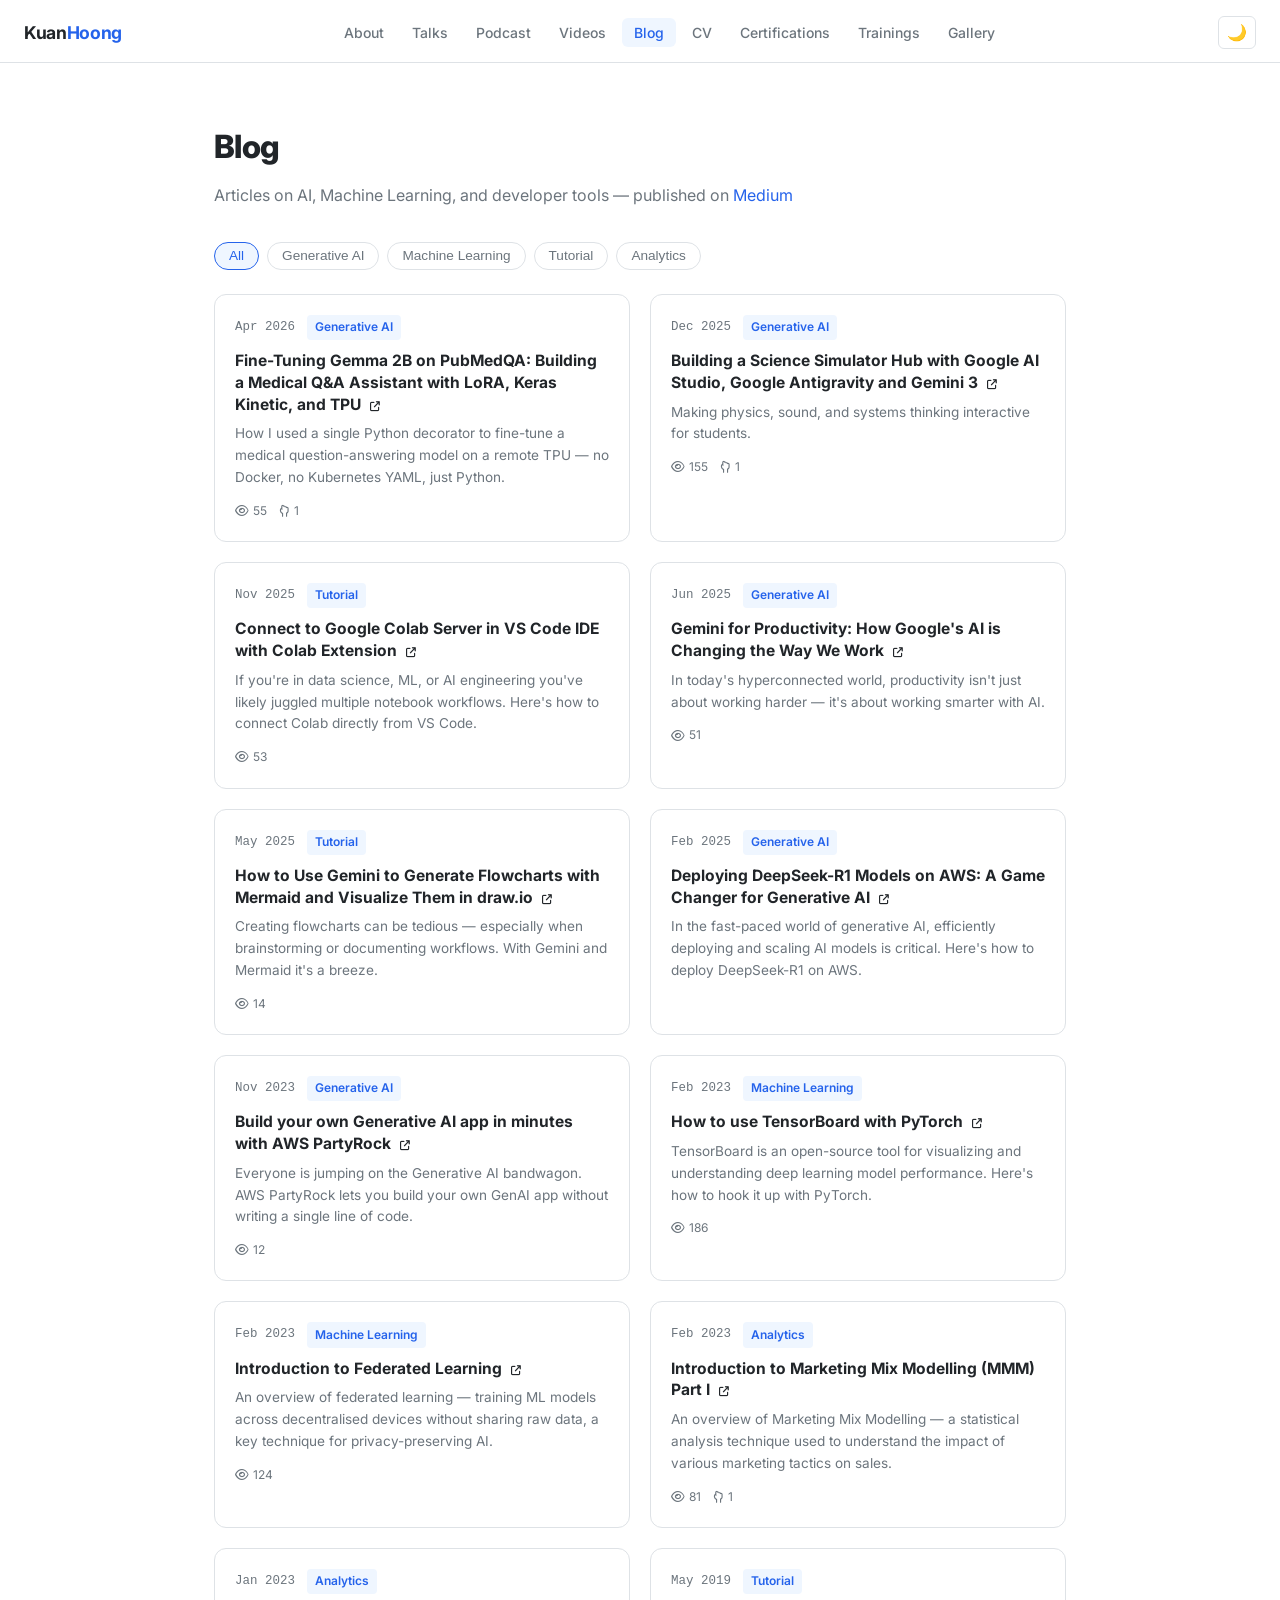
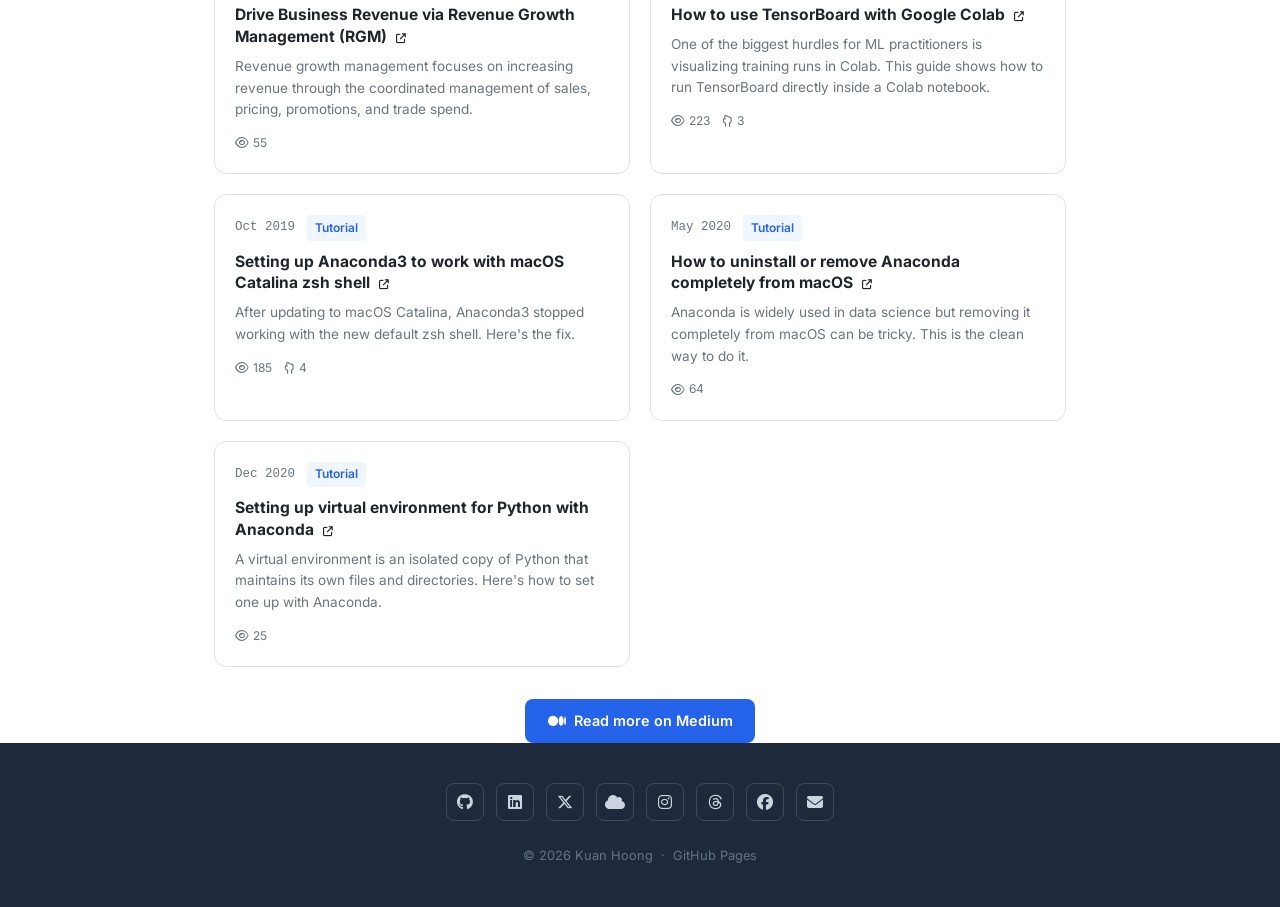
==== blog.html @ edc295db "Update social links and community role title - Change AWS UG AI/ML KL role from Founder to UG Leader" ====
<!DOCTYPE html>
<html lang="en">
<head>
  <meta charset="UTF-8" />
  <meta name="viewport" content="width=device-width, initial-scale=1.0" />
  <title>Blog — Kuan Hoong</title>
  <meta name="description" content="Articles by Kuan Hoong on AI, Machine Learning, LLMs, and cloud technologies." />
  <link rel="icon" href="https://github.com/kuanhoong.png" />
  <link rel="preconnect" href="https://fonts.googleapis.com" />
  <link rel="preconnect" href="https://fonts.gstatic.com" crossorigin />
  <link href="https://fonts.googleapis.com/css2?family=Inter:wght@400;500;600;700;800&family=JetBrains+Mono:wght@400;500&display=swap" rel="stylesheet" />
  <link rel="stylesheet" href="https://cdnjs.cloudflare.com/ajax/libs/font-awesome/6.5.0/css/all.min.css" />
  <link rel="stylesheet" href="assets/css/style.css" />
  <style>
    .blog-card-reads {
      font-size: 0.75rem; color: var(--text-muted);
      display: flex; align-items: center; gap: 0.75rem; margin-top: 0.75rem;
    }
    .blog-card-reads span { display: inline-flex; align-items: center; gap: 0.25rem; }
  </style>
</head>
<body>
  <div id="progress-bar"></div>

  <nav class="navbar">
    <a href="index.html" class="navbar-brand">Kuan<span>Hoong</span></a>
    <ul class="navbar-nav">
      <li><a href="index.html">About</a></li>
      <li><a href="talks.html">Talks</a></li>
      <li><a href="podcast.html">Podcast</a></li>
      <li><a href="videos.html">Videos</a></li>
      <li><a href="blog.html" class="active">Blog</a></li>
      <li><a href="cv.html">CV</a></li>
      <li><a href="certifications.html">Certifications</a></li>
      <li><a href="trainings.html">Trainings</a></li>
      <li><a href="gallery.html">Gallery</a></li>
    </ul>
    <div class="navbar-controls">
      <button class="theme-toggle" id="theme-toggle" aria-label="Toggle theme"><span id="theme-icon">🌙</span></button>
      <button class="hamburger" id="hamburger" aria-label="Menu">☰</button>
    </div>
  </nav>
  <div class="mobile-menu" id="mobile-menu">
    <ul>
      <li><a href="index.html">About</a></li>
      <li><a href="talks.html">Talks</a></li>
      <li><a href="podcast.html">Podcast</a></li>
      <li><a href="videos.html">Videos</a></li>
      <li><a href="blog.html">Blog</a></li>
      <li><a href="cv.html">CV</a></li>
      <li><a href="certifications.html">Certifications</a></li>
      <li><a href="trainings.html">Trainings</a></li>
      <li><a href="gallery.html">Gallery</a></li>
    </ul>
  </div>

  <main>
    <div class="container">
      <div class="page-header">
        <h1>Blog</h1>
        <p>Articles on AI, Machine Learning, and developer tools &mdash; published on
          <a href="https://medium.com/@kuanhoong" target="_blank" rel="noopener">Medium</a>
        </p>
      </div>

      <div data-filter-group>
        <div class="filter-tabs">
          <button class="filter-tab active" data-filter="all">All</button>
          <button class="filter-tab" data-filter="genai">Generative AI</button>
          <button class="filter-tab" data-filter="ml">Machine Learning</button>
          <button class="filter-tab" data-filter="tutorial">Tutorial</button>
          <button class="filter-tab" data-filter="analytics">Analytics</button>
        </div>

        <div class="blog-grid">

          <!-- Fine-Tuning Gemma 2B -->
          <div class="blog-card" data-category="genai">
            <div class="blog-card-body">
              <div class="blog-card-meta">
                <span class="blog-date">Apr 2026</span>
                <span class="blog-category">Generative AI</span>
              </div>
              <h3><a href="https://medium.com/@kuanhoong" target="_blank" rel="noopener">
                Fine-Tuning Gemma 2B on PubMedQA: Building a Medical Q&amp;A Assistant with LoRA, Keras Kinetic, and TPU
                <i class="fa-solid fa-arrow-up-right-from-square" style="font-size:0.65rem; margin-left:0.3rem;"></i>
              </a></h3>
              <p>How I used a single Python decorator to fine-tune a medical question-answering model on a remote TPU — no Docker, no Kubernetes YAML, just Python.</p>
              <div class="blog-card-reads">
                <span><i class="fa-regular fa-eye"></i> 55</span>
                <span><i class="fa-regular fa-hand-back-fist"></i> 1</span>
              </div>
            </div>
          </div>

          <!-- Science Simulator Hub -->
          <div class="blog-card" data-category="genai">
            <div class="blog-card-body">
              <div class="blog-card-meta">
                <span class="blog-date">Dec 2025</span>
                <span class="blog-category">Generative AI</span>
              </div>
              <h3><a href="https://medium.com/@kuanhoong" target="_blank" rel="noopener">
                Building a Science Simulator Hub with Google AI Studio, Google Antigravity and Gemini 3
                <i class="fa-solid fa-arrow-up-right-from-square" style="font-size:0.65rem; margin-left:0.3rem;"></i>
              </a></h3>
              <p>Making physics, sound, and systems thinking interactive for students.</p>
              <div class="blog-card-reads">
                <span><i class="fa-regular fa-eye"></i> 155</span>
                <span><i class="fa-regular fa-hand-back-fist"></i> 1</span>
              </div>
            </div>
          </div>

          <!-- Colab in VS Code -->
          <div class="blog-card" data-category="tutorial">
            <div class="blog-card-body">
              <div class="blog-card-meta">
                <span class="blog-date">Nov 2025</span>
                <span class="blog-category">Tutorial</span>
              </div>
              <h3><a href="https://medium.com/@kuanhoong" target="_blank" rel="noopener">
                Connect to Google Colab Server in VS Code IDE with Colab Extension
                <i class="fa-solid fa-arrow-up-right-from-square" style="font-size:0.65rem; margin-left:0.3rem;"></i>
              </a></h3>
              <p>If you're in data science, ML, or AI engineering you've likely juggled multiple notebook workflows. Here's how to connect Colab directly from VS Code.</p>
              <div class="blog-card-reads">
                <span><i class="fa-regular fa-eye"></i> 53</span>
              </div>
            </div>
          </div>

          <!-- Gemini for Productivity -->
          <div class="blog-card" data-category="genai">
            <div class="blog-card-body">
              <div class="blog-card-meta">
                <span class="blog-date">Jun 2025</span>
                <span class="blog-category">Generative AI</span>
              </div>
              <h3><a href="https://medium.com/@kuanhoong" target="_blank" rel="noopener">
                Gemini for Productivity: How Google's AI is Changing the Way We Work
                <i class="fa-solid fa-arrow-up-right-from-square" style="font-size:0.65rem; margin-left:0.3rem;"></i>
              </a></h3>
              <p>In today's hyperconnected world, productivity isn't just about working harder — it's about working smarter with AI.</p>
              <div class="blog-card-reads">
                <span><i class="fa-regular fa-eye"></i> 51</span>
              </div>
            </div>
          </div>

          <!-- Mermaid Flowcharts -->
          <div class="blog-card" data-category="tutorial">
            <div class="blog-card-body">
              <div class="blog-card-meta">
                <span class="blog-date">May 2025</span>
                <span class="blog-category">Tutorial</span>
              </div>
              <h3><a href="https://medium.com/@kuanhoong" target="_blank" rel="noopener">
                How to Use Gemini to Generate Flowcharts with Mermaid and Visualize Them in draw.io
                <i class="fa-solid fa-arrow-up-right-from-square" style="font-size:0.65rem; margin-left:0.3rem;"></i>
              </a></h3>
              <p>Creating flowcharts can be tedious — especially when brainstorming or documenting workflows. With Gemini and Mermaid it's a breeze.</p>
              <div class="blog-card-reads">
                <span><i class="fa-regular fa-eye"></i> 14</span>
              </div>
            </div>
          </div>

          <!-- DeepSeek-R1 on AWS -->
          <div class="blog-card" data-category="genai">
            <div class="blog-card-body">
              <div class="blog-card-meta">
                <span class="blog-date">Feb 2025</span>
                <span class="blog-category">Generative AI</span>
              </div>
              <h3><a href="https://medium.com/@kuanhoong" target="_blank" rel="noopener">
                Deploying DeepSeek-R1 Models on AWS: A Game Changer for Generative AI
                <i class="fa-solid fa-arrow-up-right-from-square" style="font-size:0.65rem; margin-left:0.3rem;"></i>
              </a></h3>
              <p>In the fast-paced world of generative AI, efficiently deploying and scaling AI models is critical. Here's how to deploy DeepSeek-R1 on AWS.</p>
            </div>
          </div>

          <!-- AWS PartyRock -->
          <div class="blog-card" data-category="genai">
            <div class="blog-card-body">
              <div class="blog-card-meta">
                <span class="blog-date">Nov 2023</span>
                <span class="blog-category">Generative AI</span>
              </div>
              <h3><a href="https://medium.com/@kuanhoong" target="_blank" rel="noopener">
                Build your own Generative AI app in minutes with AWS PartyRock
                <i class="fa-solid fa-arrow-up-right-from-square" style="font-size:0.65rem; margin-left:0.3rem;"></i>
              </a></h3>
              <p>Everyone is jumping on the Generative AI bandwagon. AWS PartyRock lets you build your own GenAI app without writing a single line of code.</p>
              <div class="blog-card-reads">
                <span><i class="fa-regular fa-eye"></i> 12</span>
              </div>
            </div>
          </div>

          <!-- TensorBoard PyTorch -->
          <div class="blog-card" data-category="ml">
            <div class="blog-card-body">
              <div class="blog-card-meta">
                <span class="blog-date">Feb 2023</span>
                <span class="blog-category">Machine Learning</span>
              </div>
              <h3><a href="https://medium.com/@kuanhoong" target="_blank" rel="noopener">
                How to use TensorBoard with PyTorch
                <i class="fa-solid fa-arrow-up-right-from-square" style="font-size:0.65rem; margin-left:0.3rem;"></i>
              </a></h3>
              <p>TensorBoard is an open-source tool for visualizing and understanding deep learning model performance. Here's how to hook it up with PyTorch.</p>
              <div class="blog-card-reads">
                <span><i class="fa-regular fa-eye"></i> 186</span>
              </div>
            </div>
          </div>

          <!-- Federated Learning -->
          <div class="blog-card" data-category="ml">
            <div class="blog-card-body">
              <div class="blog-card-meta">
                <span class="blog-date">Feb 2023</span>
                <span class="blog-category">Machine Learning</span>
              </div>
              <h3><a href="https://medium.com/@kuanhoong" target="_blank" rel="noopener">
                Introduction to Federated Learning
                <i class="fa-solid fa-arrow-up-right-from-square" style="font-size:0.65rem; margin-left:0.3rem;"></i>
              </a></h3>
              <p>An overview of federated learning — training ML models across decentralised devices without sharing raw data, a key technique for privacy-preserving AI.</p>
              <div class="blog-card-reads">
                <span><i class="fa-regular fa-eye"></i> 124</span>
              </div>
            </div>
          </div>

          <!-- MMM -->
          <div class="blog-card" data-category="analytics">
            <div class="blog-card-body">
              <div class="blog-card-meta">
                <span class="blog-date">Feb 2023</span>
                <span class="blog-category">Analytics</span>
              </div>
              <h3><a href="https://medium.com/@kuanhoong" target="_blank" rel="noopener">
                Introduction to Marketing Mix Modelling (MMM) Part I
                <i class="fa-solid fa-arrow-up-right-from-square" style="font-size:0.65rem; margin-left:0.3rem;"></i>
              </a></h3>
              <p>An overview of Marketing Mix Modelling — a statistical analysis technique used to understand the impact of various marketing tactics on sales.</p>
              <div class="blog-card-reads">
                <span><i class="fa-regular fa-eye"></i> 81</span>
                <span><i class="fa-regular fa-hand-back-fist"></i> 1</span>
              </div>
            </div>
          </div>

          <!-- RGM -->
          <div class="blog-card" data-category="analytics">
            <div class="blog-card-body">
              <div class="blog-card-meta">
                <span class="blog-date">Jan 2023</span>
                <span class="blog-category">Analytics</span>
              </div>
              <h3><a href="https://medium.com/@kuanhoong" target="_blank" rel="noopener">
                Drive Business Revenue via Revenue Growth Management (RGM)
                <i class="fa-solid fa-arrow-up-right-from-square" style="font-size:0.65rem; margin-left:0.3rem;"></i>
              </a></h3>
              <p>Revenue growth management focuses on increasing revenue through the coordinated management of sales, pricing, promotions, and trade spend.</p>
              <div class="blog-card-reads">
                <span><i class="fa-regular fa-eye"></i> 55</span>
              </div>
            </div>
          </div>

          <!-- TensorBoard Colab -->
          <div class="blog-card" data-category="tutorial">
            <div class="blog-card-body">
              <div class="blog-card-meta">
                <span class="blog-date">May 2019</span>
                <span class="blog-category">Tutorial</span>
              </div>
              <h3><a href="https://medium.com/@kuanhoong" target="_blank" rel="noopener">
                How to use TensorBoard with Google Colab
                <i class="fa-solid fa-arrow-up-right-from-square" style="font-size:0.65rem; margin-left:0.3rem;"></i>
              </a></h3>
              <p>One of the biggest hurdles for ML practitioners is visualizing training runs in Colab. This guide shows how to run TensorBoard directly inside a Colab notebook.</p>
              <div class="blog-card-reads">
                <span><i class="fa-regular fa-eye"></i> 223</span>
                <span><i class="fa-regular fa-hand-back-fist"></i> 3</span>
              </div>
            </div>
          </div>

          <!-- Anaconda zsh -->
          <div class="blog-card" data-category="tutorial">
            <div class="blog-card-body">
              <div class="blog-card-meta">
                <span class="blog-date">Oct 2019</span>
                <span class="blog-category">Tutorial</span>
              </div>
              <h3><a href="https://medium.com/@kuanhoong" target="_blank" rel="noopener">
                Setting up Anaconda3 to work with macOS Catalina zsh shell
                <i class="fa-solid fa-arrow-up-right-from-square" style="font-size:0.65rem; margin-left:0.3rem;"></i>
              </a></h3>
              <p>After updating to macOS Catalina, Anaconda3 stopped working with the new default zsh shell. Here's the fix.</p>
              <div class="blog-card-reads">
                <span><i class="fa-regular fa-eye"></i> 185</span>
                <span><i class="fa-regular fa-hand-back-fist"></i> 4</span>
              </div>
            </div>
          </div>

          <!-- Uninstall Anaconda -->
          <div class="blog-card" data-category="tutorial">
            <div class="blog-card-body">
              <div class="blog-card-meta">
                <span class="blog-date">May 2020</span>
                <span class="blog-category">Tutorial</span>
              </div>
              <h3><a href="https://medium.com/@kuanhoong" target="_blank" rel="noopener">
                How to uninstall or remove Anaconda completely from macOS
                <i class="fa-solid fa-arrow-up-right-from-square" style="font-size:0.65rem; margin-left:0.3rem;"></i>
              </a></h3>
              <p>Anaconda is widely used in data science but removing it completely from macOS can be tricky. This is the clean way to do it.</p>
              <div class="blog-card-reads">
                <span><i class="fa-regular fa-eye"></i> 64</span>
              </div>
            </div>
          </div>

          <!-- Virtual Environment -->
          <div class="blog-card" data-category="tutorial">
            <div class="blog-card-body">
              <div class="blog-card-meta">
                <span class="blog-date">Dec 2020</span>
                <span class="blog-category">Tutorial</span>
              </div>
              <h3><a href="https://medium.com/@kuanhoong" target="_blank" rel="noopener">
                Setting up virtual environment for Python with Anaconda
                <i class="fa-solid fa-arrow-up-right-from-square" style="font-size:0.65rem; margin-left:0.3rem;"></i>
              </a></h3>
              <p>A virtual environment is an isolated copy of Python that maintains its own files and directories. Here's how to set one up with Anaconda.</p>
              <div class="blog-card-reads">
                <span><i class="fa-regular fa-eye"></i> 25</span>
              </div>
            </div>
          </div>

        </div>
      </div><!-- /filter-group -->

      <div style="margin-top:2rem; text-align:center;">
        <a href="https://medium.com/@kuanhoong" target="_blank" rel="noopener" class="btn">
          <i class="fa-brands fa-medium"></i> Read more on Medium
        </a>
      </div>
    </div>
  </main>

  <footer>
    <div class="footer-inner">
      <div class="footer-social">
        <a href="https://github.com/kuanhoong" target="_blank" rel="noopener" aria-label="GitHub"><i class="fa-brands fa-github"></i></a>
        <a href="https://linkedin.com/in/kuanhoong" target="_blank" rel="noopener" aria-label="LinkedIn"><i class="fa-brands fa-linkedin"></i></a>
        <a href="https://twitter.com/kuanhoong" target="_blank" rel="noopener" aria-label="Twitter/X"><i class="fa-brands fa-x-twitter"></i></a>
        <a href="https://bsky.app/profile/kuanhoong.bsky.social" target="_blank" rel="noopener" aria-label="Bluesky"><i class="fa-solid fa-cloud"></i></a>
        <a href="https://www.instagram.com/_kuanhoong_" target="_blank" rel="noopener" aria-label="Instagram"><i class="fa-brands fa-instagram"></i></a>
        <a href="https://www.threads.com/@_kuanhoong_" target="_blank" rel="noopener" aria-label="Threads"><i class="fa-brands fa-threads"></i></a>
        <a href="https://www.facebook.com/kuanhoong" target="_blank" rel="noopener" aria-label="Facebook"><i class="fa-brands fa-facebook"></i></a>
        <a href="mailto:kuanhoong@gmail.com" aria-label="Email"><i class="fa-solid fa-envelope"></i></a>
      </div>
      <div class="footer-copyright">&copy; 2026 Kuan Hoong &nbsp;·&nbsp; <a href="https://pages.github.com" target="_blank" rel="noopener">GitHub Pages</a></div>
    </div>
  </footer>

  <script src="assets/js/main.js"></script>
</body>
</html>
---- assets/css/style.css ----
/* ===== CSS Variables ===== */
:root {
  --bg-color: #ffffff;
  --bg-secondary: #f8f9fa;
  --text-color: #212529;
  --text-muted: #6c757d;
  --border-color: #dee2e6;
  --theme-color: #2563eb;
  --theme-color-hover: #1d4ed8;
  --card-bg: #ffffff;
  --card-shadow: 0 2px 12px rgba(0,0,0,0.08);
  --card-shadow-hover: 0 8px 24px rgba(0,0,0,0.14);
  --navbar-bg: rgba(255,255,255,0.95);
  --footer-bg: #1e293b;
  --footer-text: #cbd5e1;
  --code-bg: #f1f5f9;
  --tag-bg: #eff6ff;
  --tag-color: #2563eb;
}

[data-theme="dark"] {
  --bg-color: #0f172a;
  --bg-secondary: #1e293b;
  --text-color: #e2e8f0;
  --text-muted: #94a3b8;
  --border-color: #334155;
  --theme-color: #60a5fa;
  --theme-color-hover: #93c5fd;
  --card-bg: #1e293b;
  --card-shadow: 0 2px 12px rgba(0,0,0,0.3);
  --card-shadow-hover: 0 8px 24px rgba(0,0,0,0.5);
  --navbar-bg: rgba(15,23,42,0.95);
  --footer-bg: #020617;
  --footer-text: #94a3b8;
  --code-bg: #1e293b;
  --tag-bg: #1e3a5f;
  --tag-color: #93c5fd;
}

/* ===== Reset & Base ===== */
*, *::before, *::after { box-sizing: border-box; margin: 0; padding: 0; }

html { scroll-behavior: smooth; font-size: 16px; }

body {
  font-family: 'Inter', -apple-system, BlinkMacSystemFont, 'Segoe UI', sans-serif;
  background-color: var(--bg-color);
  color: var(--text-color);
  line-height: 1.7;
  transition: background-color 0.3s, color 0.3s;
}

a { color: var(--theme-color); text-decoration: none; transition: color 0.2s; }
a:hover { color: var(--theme-color-hover); }

img { max-width: 100%; height: auto; display: block; }

/* ===== Scroll Progress Bar ===== */
#progress-bar {
  position: fixed; top: 0; left: 0; height: 3px;
  background: var(--theme-color); width: 0%;
  z-index: 9999; transition: width 0.1s;
}

/* ===== Navbar ===== */
.navbar {
  position: fixed; top: 3px; left: 0; right: 0; z-index: 1000;
  background: var(--navbar-bg);
  backdrop-filter: blur(10px);
  -webkit-backdrop-filter: blur(10px);
  border-bottom: 1px solid var(--border-color);
  padding: 0 1.5rem;
  height: 60px;
  display: flex; align-items: center; justify-content: space-between;
  transition: background 0.3s, border-color 0.3s;
}

.navbar-brand {
  font-weight: 700; font-size: 1.1rem;
  color: var(--text-color); letter-spacing: -0.02em;
}
.navbar-brand span { color: var(--theme-color); }

.navbar-nav {
  display: flex; align-items: center; gap: 0.25rem;
  list-style: none;
}

.navbar-nav a {
  color: var(--text-muted); font-size: 0.875rem; font-weight: 500;
  padding: 0.375rem 0.75rem; border-radius: 6px;
  transition: color 0.2s, background 0.2s;
}
.navbar-nav a:hover, .navbar-nav a.active {
  color: var(--theme-color); background: var(--tag-bg);
}

.navbar-controls { display: flex; align-items: center; gap: 0.5rem; }

.theme-toggle {
  background: none; border: 1px solid var(--border-color);
  border-radius: 6px; padding: 0.375rem 0.5rem;
  cursor: pointer; color: var(--text-muted);
  font-size: 1rem; transition: all 0.2s;
  display: flex; align-items: center;
}
.theme-toggle:hover { border-color: var(--theme-color); color: var(--theme-color); }

.hamburger {
  display: none; background: none; border: none;
  cursor: pointer; color: var(--text-color); font-size: 1.25rem; padding: 0.25rem;
}

.mobile-menu {
  display: none; position: fixed; top: 63px; left: 0; right: 0;
  background: var(--navbar-bg); border-bottom: 1px solid var(--border-color);
  padding: 1rem; z-index: 999;
  backdrop-filter: blur(10px);
}
.mobile-menu.open { display: block; }
.mobile-menu ul { list-style: none; display: flex; flex-direction: column; gap: 0.25rem; }
.mobile-menu a {
  display: block; padding: 0.5rem 0.75rem; border-radius: 6px;
  color: var(--text-muted); font-weight: 500;
}
.mobile-menu a:hover { color: var(--theme-color); background: var(--tag-bg); }

/* ===== Page Layout ===== */
main { padding-top: 80px; min-height: calc(100vh - 200px); }

.container { max-width: 900px; margin: 0 auto; padding: 0 1.5rem; }
.container-wide { max-width: 1100px; margin: 0 auto; padding: 0 1.5rem; }

section { padding: 3rem 0; }
section + section { border-top: 1px solid var(--border-color); }

/* ===== Hero / About ===== */
.hero { padding: 3.5rem 0 3rem; }

.hero-inner {
  display: grid; grid-template-columns: 1fr 260px;
  gap: 3rem; align-items: start;
}

.hero-text h1 {
  font-size: 2.25rem; font-weight: 800; letter-spacing: -0.03em;
  line-height: 1.2; margin-bottom: 0.5rem;
}

.hero-subtitle {
  font-size: 1.05rem; color: var(--theme-color);
  font-weight: 600; margin-bottom: 1.25rem;
}

.hero-text p { color: var(--text-muted); margin-bottom: 0.875rem; font-size: 0.975rem; }

.hero-badges {
  display: flex; flex-wrap: wrap; gap: 0.5rem; margin-top: 1.25rem;
}

.badge {
  display: inline-flex; align-items: center; gap: 0.35rem;
  background: var(--tag-bg); color: var(--tag-color);
  font-size: 0.8rem; font-weight: 600; padding: 0.3rem 0.7rem;
  border-radius: 999px; border: 1px solid transparent;
}

.hero-image-col { display: flex; flex-direction: column; align-items: center; gap: 0.75rem; }

.hero-avatar {
  width: 220px; height: 220px; border-radius: 16px;
  object-fit: cover; box-shadow: var(--card-shadow);
  border: 3px solid var(--border-color);
}

.hero-location {
  font-size: 0.8rem; color: var(--text-muted);
  font-family: 'JetBrains Mono', monospace; display: flex; align-items: center; gap: 0.35rem;
}

.hero-social {
  display: flex; gap: 0.5rem; flex-wrap: wrap; justify-content: center;
}
.hero-social a {
  display: inline-flex; align-items: center; justify-content: center;
  width: 34px; height: 34px; border-radius: 8px;
  border: 1px solid var(--border-color); color: var(--text-muted);
  font-size: 0.9rem; transition: all 0.2s;
}
.hero-social a:hover { border-color: var(--theme-color); color: var(--theme-color); background: var(--tag-bg); }

/* ===== Highlights Grid ===== */
.highlights-grid {
  display: grid; grid-template-columns: repeat(3, 1fr); gap: 1rem;
}

.highlight-card {
  background: var(--card-bg); border: 1px solid var(--border-color);
  border-radius: 12px; padding: 1.25rem;
  transition: transform 0.2s, box-shadow 0.2s;
  text-align: center;
}
.highlight-card:hover { transform: translateY(-4px); box-shadow: var(--card-shadow-hover); }

.highlight-icon { font-size: 2rem; margin-bottom: 0.75rem; }
.highlight-card h3 { font-size: 0.9rem; font-weight: 700; margin-bottom: 0.4rem; }
.highlight-card p { font-size: 0.8rem; color: var(--text-muted); }

/* ===== CTA ===== */
.cta-section { text-align: center; padding: 2.5rem 0; }
.cta-section p { color: var(--text-muted); margin-bottom: 1rem; }
.btn {
  display: inline-flex; align-items: center; gap: 0.5rem;
  background: var(--theme-color); color: #fff;
  padding: 0.6rem 1.4rem; border-radius: 8px;
  font-weight: 600; font-size: 0.9rem;
  border: none; cursor: pointer;
  transition: background 0.2s, transform 0.2s, box-shadow 0.2s;
}
.btn:hover { background: var(--theme-color-hover); color: #fff; transform: translateY(-2px); box-shadow: 0 4px 12px rgba(37,99,235,0.3); }
.btn-outline {
  background: transparent; color: var(--theme-color);
  border: 1.5px solid var(--theme-color);
}
.btn-outline:hover { background: var(--theme-color); color: #fff; }

/* ===== Section Headers ===== */
.section-header { margin-bottom: 2rem; }
.section-header h2 { font-size: 1.6rem; font-weight: 800; letter-spacing: -0.02em; }
.section-header p { color: var(--text-muted); margin-top: 0.4rem; font-size: 0.95rem; }
.section-divider { width: 40px; height: 3px; background: var(--theme-color); border-radius: 2px; margin-top: 0.75rem; }

/* ===== Recent Posts Table ===== */
.posts-table { width: 100%; border-collapse: collapse; }
.posts-table tr { border-bottom: 1px solid var(--border-color); }
.posts-table tr:last-child { border-bottom: none; }
.posts-table td { padding: 0.875rem 0; font-size: 0.9rem; }
.posts-table .post-date { color: var(--text-muted); font-size: 0.8rem; white-space: nowrap; width: 110px; font-family: monospace; }
.posts-table .post-title a { color: var(--text-color); font-weight: 500; }
.posts-table .post-title a:hover { color: var(--theme-color); }
.posts-table .post-tag { margin-left: 0.5rem; }

/* ===== Talks ===== */
.talks-list { display: flex; flex-direction: column; gap: 1rem; }
.talk-card {
  background: var(--card-bg); border: 1px solid var(--border-color);
  border-radius: 12px; padding: 1.5rem;
  display: grid; grid-template-columns: 90px 1fr;
  gap: 1.25rem; align-items: start;
  transition: box-shadow 0.2s;
}
.talk-card:hover { box-shadow: var(--card-shadow-hover); }
.talk-date-col { text-align: center; }
.talk-year { font-size: 1.1rem; font-weight: 800; color: var(--theme-color); }
.talk-month { font-size: 0.75rem; color: var(--text-muted); text-transform: uppercase; letter-spacing: 0.05em; }
.talk-content h3 { font-size: 1rem; font-weight: 700; margin-bottom: 0.3rem; }
.talk-content .talk-event { font-size: 0.85rem; color: var(--text-muted); margin-bottom: 0.5rem; }
.talk-content .talk-meta { display: flex; gap: 0.5rem; flex-wrap: wrap; align-items: center; }
.talk-content .talk-location { font-size: 0.8rem; color: var(--text-muted); display: flex; align-items: center; gap: 0.3rem; }
.talk-links { display: flex; gap: 0.5rem; }
.talk-link {
  font-size: 0.78rem; padding: 0.25rem 0.6rem; border-radius: 5px;
  background: var(--tag-bg); color: var(--tag-color);
  font-weight: 600; border: 1px solid transparent;
  transition: all 0.2s;
}
.talk-link:hover { background: var(--theme-color); color: #fff; }

/* ===== CV ===== */
.cv-section { margin-bottom: 2.5rem; }
.cv-section h2 { font-size: 1.1rem; font-weight: 700; color: var(--theme-color); text-transform: uppercase; letter-spacing: 0.08em; margin-bottom: 1rem; border-bottom: 2px solid var(--border-color); padding-bottom: 0.5rem; }
.cv-entry { display: grid; grid-template-columns: 130px 1fr; gap: 1rem; margin-bottom: 1.25rem; align-items: start; }
.cv-date { font-size: 0.8rem; color: var(--text-muted); font-family: monospace; padding-top: 0.15rem; }
.cv-content h3 { font-size: 0.975rem; font-weight: 700; }
.cv-content .cv-org { font-size: 0.875rem; color: var(--theme-color); font-weight: 500; }
.cv-content p { font-size: 0.875rem; color: var(--text-muted); margin-top: 0.3rem; }
.cv-skills-grid { display: flex; flex-wrap: wrap; gap: 0.5rem; }
.skill-tag { background: var(--tag-bg); color: var(--tag-color); font-size: 0.8rem; font-weight: 600; padding: 0.3rem 0.7rem; border-radius: 6px; }

/* ===== Certifications ===== */
.certs-grid { display: grid; grid-template-columns: repeat(3, 1fr); gap: 1rem; }
.cert-card {
  background: var(--card-bg); border: 1px solid var(--border-color);
  border-radius: 12px; padding: 1.25rem;
  display: flex; flex-direction: column; gap: 0.75rem;
  transition: transform 0.2s, box-shadow 0.2s;
}
.cert-card:hover { transform: translateY(-3px); box-shadow: var(--card-shadow-hover); }
.cert-provider { font-size: 0.75rem; font-weight: 700; text-transform: uppercase; letter-spacing: 0.08em; color: var(--text-muted); }
.cert-name { font-size: 0.9rem; font-weight: 700; line-height: 1.4; }
.cert-year { font-size: 0.8rem; color: var(--text-muted); font-family: monospace; }
.cert-badge { width: 48px; height: 48px; border-radius: 8px; }

/* ===== Blog ===== */
.blog-grid { display: grid; grid-template-columns: repeat(2, 1fr); gap: 1.25rem; }
.blog-card {
  background: var(--card-bg); border: 1px solid var(--border-color);
  border-radius: 12px; overflow: hidden;
  transition: transform 0.2s, box-shadow 0.2s;
}
.blog-card:hover { transform: translateY(-3px); box-shadow: var(--card-shadow-hover); }
.blog-card-body { padding: 1.25rem; }
.blog-card-meta { display: flex; gap: 0.75rem; align-items: center; margin-bottom: 0.625rem; }
.blog-date { font-size: 0.78rem; color: var(--text-muted); font-family: monospace; }
.blog-category { font-size: 0.75rem; font-weight: 600; color: var(--tag-color); background: var(--tag-bg); padding: 0.15rem 0.5rem; border-radius: 4px; }
.blog-card h3 { font-size: 0.975rem; font-weight: 700; line-height: 1.4; margin-bottom: 0.5rem; }
.blog-card h3 a { color: var(--text-color); }
.blog-card h3 a:hover { color: var(--theme-color); }
.blog-card p { font-size: 0.85rem; color: var(--text-muted); line-height: 1.6; }

/* ===== Gallery ===== */
.gallery-grid { columns: 3; gap: 0.75rem; }
.gallery-item { break-inside: avoid; margin-bottom: 0.75rem; border-radius: 10px; overflow: hidden; cursor: pointer; position: relative; }
.gallery-item img { width: 100%; transition: transform 0.3s, filter 0.3s; }
.gallery-item:hover img { transform: scale(1.03); filter: brightness(0.9); }
.gallery-overlay { position: absolute; inset: 0; background: rgba(0,0,0,0.4); display: flex; align-items: flex-end; padding: 0.75rem; opacity: 0; transition: opacity 0.3s; }
.gallery-item:hover .gallery-overlay { opacity: 1; }
.gallery-caption { color: #fff; font-size: 0.8rem; font-weight: 500; }

/* Lightbox */
.lightbox { display: none; position: fixed; inset: 0; background: rgba(0,0,0,0.92); z-index: 9998; align-items: center; justify-content: center; }
.lightbox.open { display: flex; }
.lightbox-img { max-width: 90vw; max-height: 85vh; border-radius: 8px; }
.lightbox-close { position: absolute; top: 1rem; right: 1.5rem; color: #fff; font-size: 2rem; cursor: pointer; background: none; border: none; }

/* ===== Footer ===== */
footer {
  background: var(--footer-bg); color: var(--footer-text);
  padding: 2.5rem 1.5rem;
  text-align: center;
}
.footer-inner { max-width: 900px; margin: 0 auto; }
.footer-social { display: flex; justify-content: center; gap: 0.75rem; margin-bottom: 1.5rem; flex-wrap: wrap; }
.footer-social a {
  display: inline-flex; align-items: center; justify-content: center;
  width: 38px; height: 38px; border-radius: 8px;
  border: 1px solid rgba(255,255,255,0.15); color: var(--footer-text);
  font-size: 1rem; transition: all 0.2s;
}
.footer-social a:hover { border-color: var(--theme-color); color: var(--theme-color); background: rgba(96,165,250,0.1); }
.footer-copyright { font-size: 0.8rem; color: #64748b; }
.footer-copyright a { color: #64748b; }
.footer-copyright a:hover { color: var(--theme-color); }

/* ===== Page Header ===== */
.page-header { padding: 2.5rem 0 2rem; }
.page-header h1 { font-size: 2rem; font-weight: 800; letter-spacing: -0.02em; }
.page-header p { color: var(--text-muted); margin-top: 0.5rem; }

/* ===== Filter Tabs ===== */
.filter-tabs { display: flex; gap: 0.5rem; flex-wrap: wrap; margin-bottom: 1.5rem; }
.filter-tab {
  padding: 0.35rem 0.875rem; border-radius: 999px;
  border: 1.5px solid var(--border-color); background: none;
  color: var(--text-muted); font-size: 0.85rem; font-weight: 500;
  cursor: pointer; transition: all 0.2s;
}
.filter-tab:hover, .filter-tab.active { border-color: var(--theme-color); color: var(--theme-color); background: var(--tag-bg); }

/* ===== Utilities ===== */
.text-muted { color: var(--text-muted); }
.text-theme { color: var(--theme-color); }
.mt-1 { margin-top: 0.5rem; }
.mt-2 { margin-top: 1rem; }
.mt-3 { margin-top: 1.5rem; }
.mb-2 { margin-bottom: 1rem; }
.flex { display: flex; }
.items-center { align-items: center; }
.gap-2 { gap: 0.5rem; }
.justify-between { justify-content: space-between; }

/* ===== Responsive ===== */
@media (max-width: 900px) {
  .highlights-grid { grid-template-columns: repeat(2, 1fr); }
  .certs-grid { grid-template-columns: repeat(2, 1fr); }
  .blog-grid { grid-template-columns: 1fr; }
  .gallery-grid { columns: 2; }
}

@media (max-width: 768px) {
  .navbar-nav { display: none; }
  .hamburger { display: flex; }
  .hero-inner { grid-template-columns: 1fr; }
  .hero-image-col { order: -1; align-items: flex-start; flex-direction: row; align-items: center; gap: 1.25rem; }
  .hero-avatar { width: 90px; height: 90px; border-radius: 50%; }
  .hero-text h1 { font-size: 1.75rem; }
  .talk-card { grid-template-columns: 70px 1fr; gap: 1rem; }
  .cv-entry { grid-template-columns: 100px 1fr; }
}

@media (max-width: 576px) {
  .highlights-grid { grid-template-columns: 1fr 1fr; }
  .certs-grid { grid-template-columns: 1fr; }
  .gallery-grid { columns: 1; }
  .filter-tabs { gap: 0.375rem; }
}
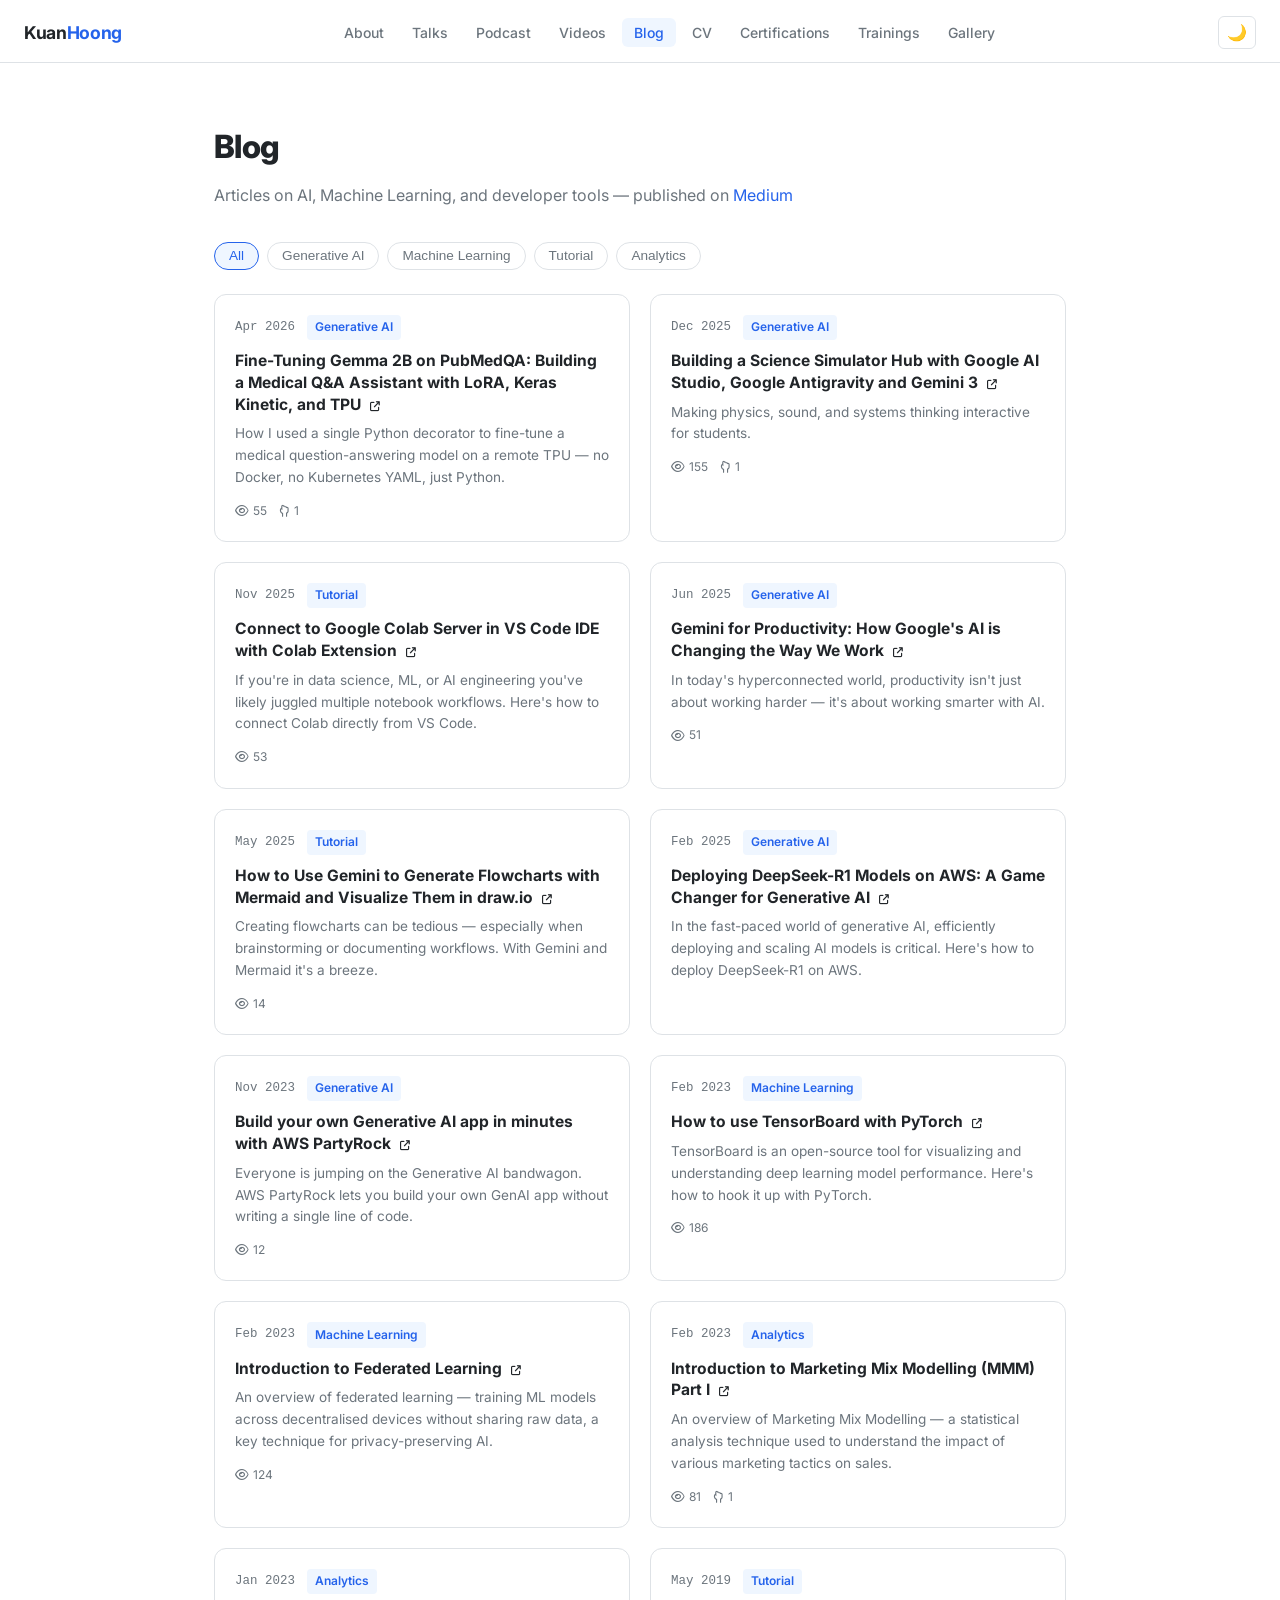
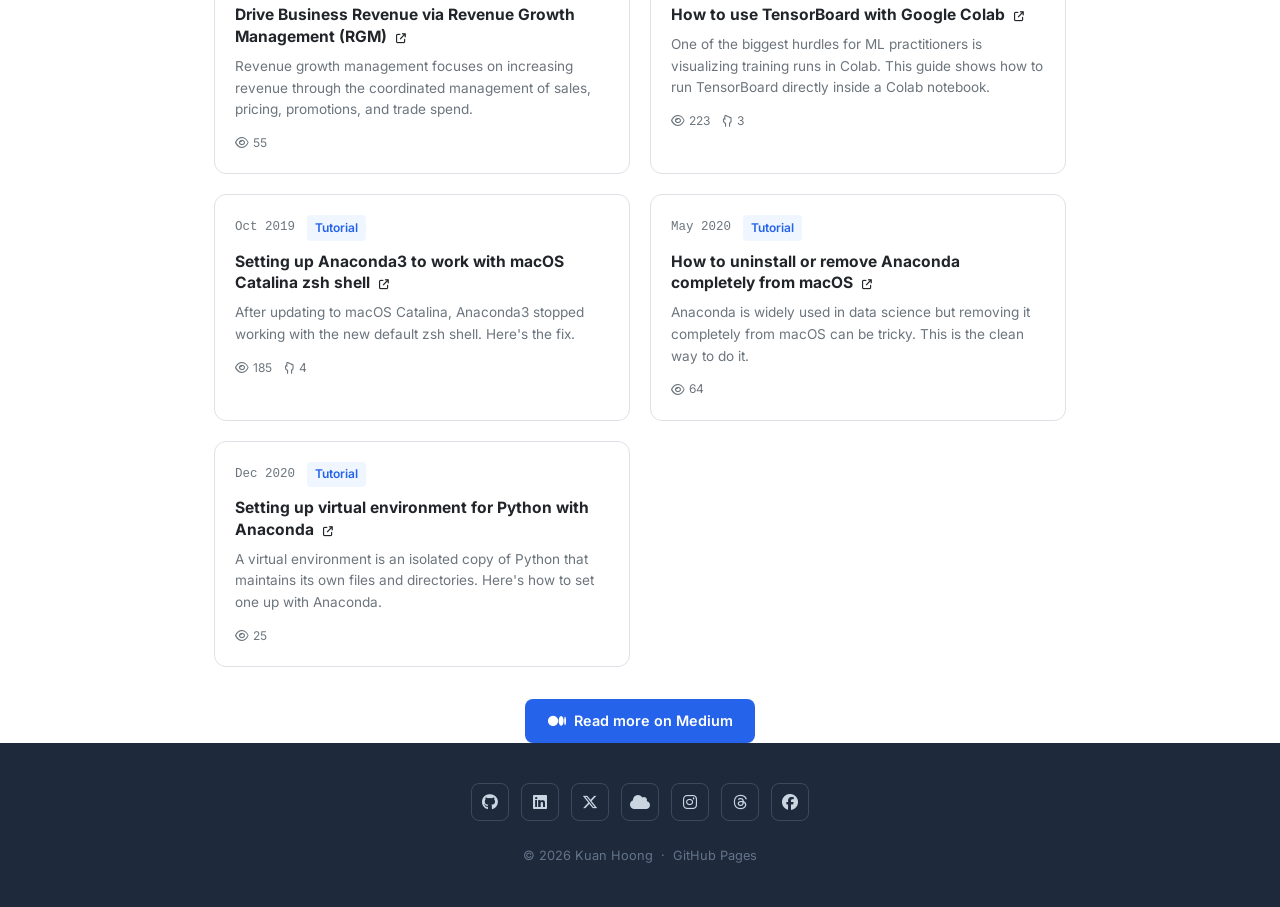
==== commit 8ad9ba99: "Remove email address from all pages Replace mailto CTA buttons with LinkedIn links, remove email ico" ====
--- a/blog.html
+++ b/blog.html
@@ -367,7 +367,6 @@
         <a href="https://www.instagram.com/_kuanhoong_" target="_blank" rel="noopener" aria-label="Instagram"><i class="fa-brands fa-instagram"></i></a>
         <a href="https://www.threads.com/@_kuanhoong_" target="_blank" rel="noopener" aria-label="Threads"><i class="fa-brands fa-threads"></i></a>
         <a href="https://www.facebook.com/kuanhoong" target="_blank" rel="noopener" aria-label="Facebook"><i class="fa-brands fa-facebook"></i></a>
-        <a href="mailto:kuanhoong@gmail.com" aria-label="Email"><i class="fa-solid fa-envelope"></i></a>
       </div>
       <div class="footer-copyright">&copy; 2026 Kuan Hoong &nbsp;·&nbsp; <a href="https://pages.github.com" target="_blank" rel="noopener">GitHub Pages</a></div>
     </div>
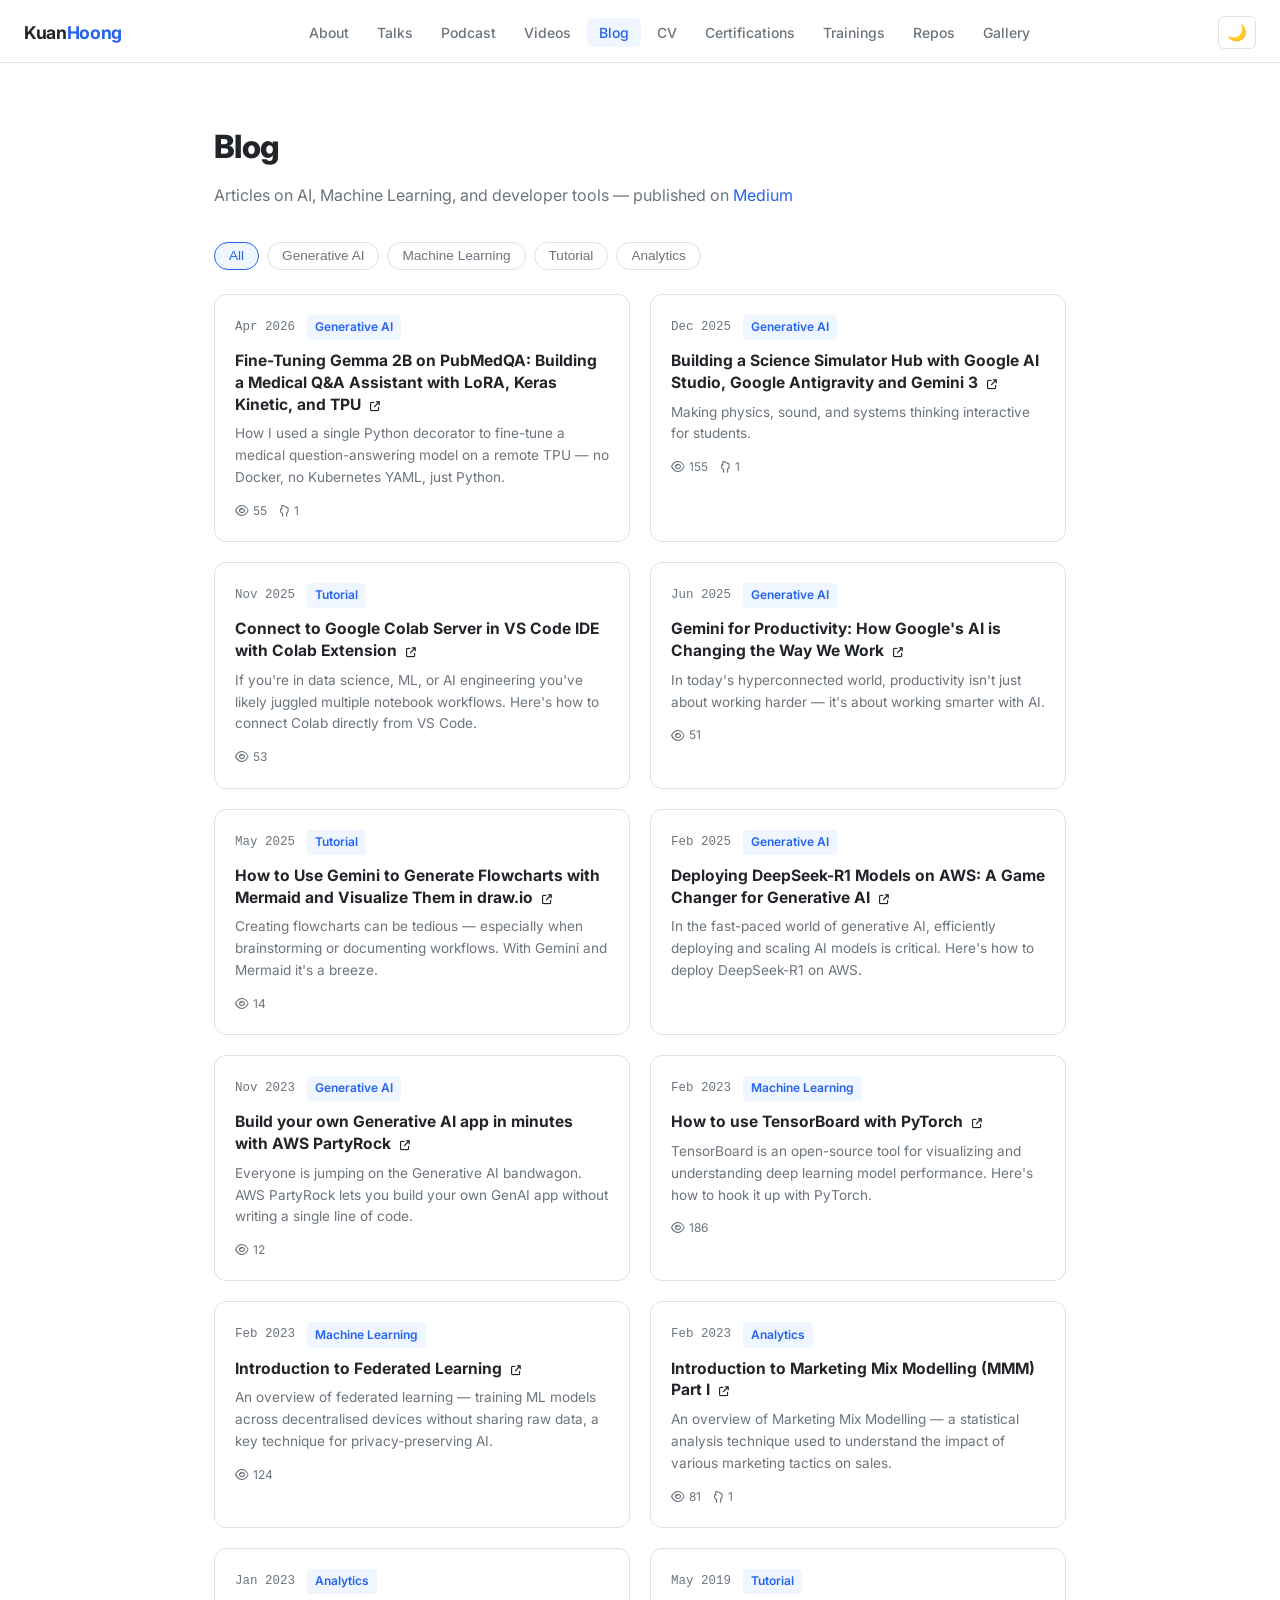
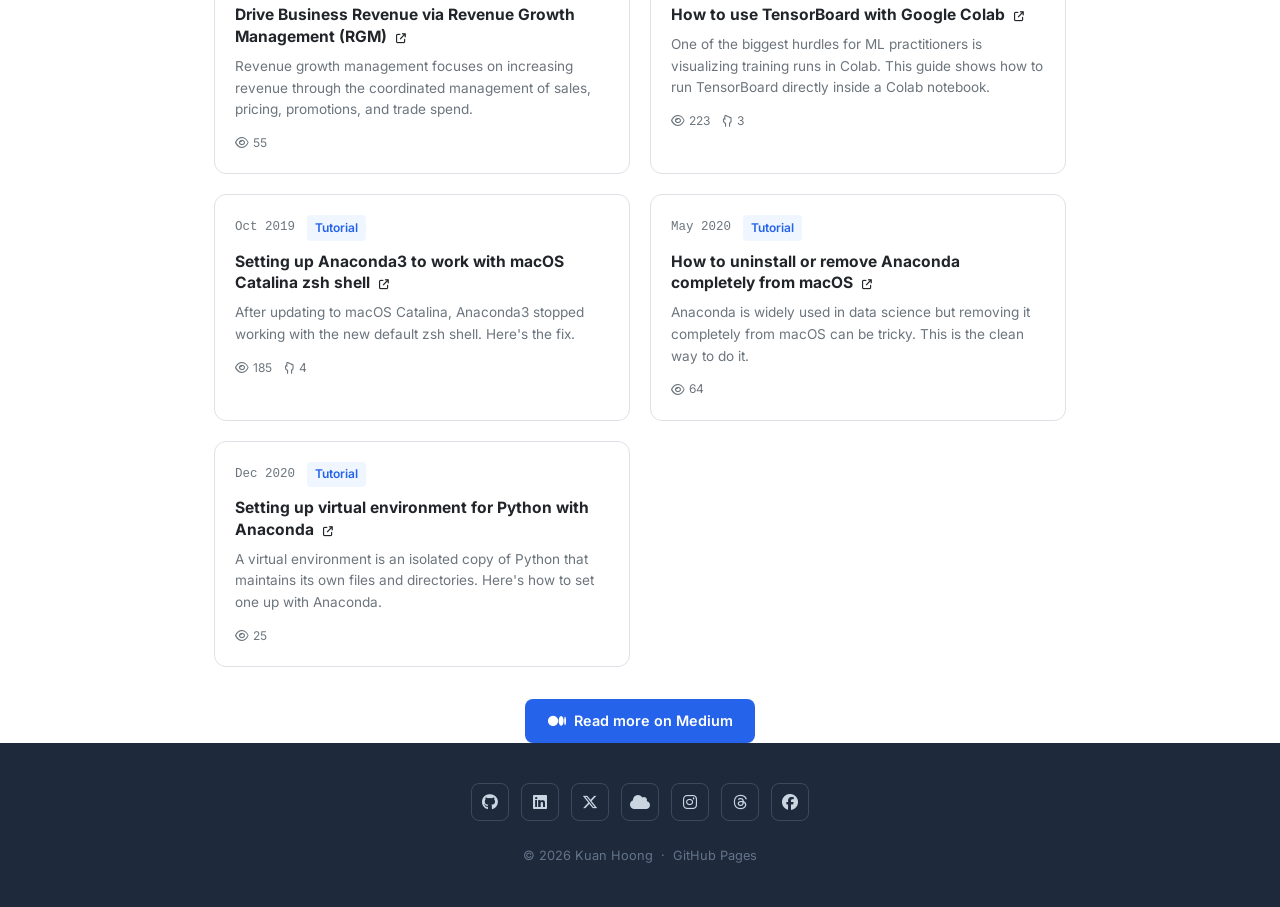
==== commit 771ddba7: "Add GitHub Repos page and Repos nav link across all pages Co-Authored-By: Claude Sonnet 4.6 <noreply" ====
--- a/blog.html
+++ b/blog.html
@@ -18,6 +18,14 @@
     }
     .blog-card-reads span { display: inline-flex; align-items: center; gap: 0.25rem; }
   </style>
+  <!-- Google tag (gtag.js) -->
+  <script async src="https://www.googletagmanager.com/gtag/js?id=G-001LP80CGR"></script>
+  <script>
+    window.dataLayer = window.dataLayer || [];
+    function gtag(){dataLayer.push(arguments);}
+    gtag('js', new Date());
+    gtag('config', 'G-001LP80CGR');
+  </script>
 </head>
 <body>
   <div id="progress-bar"></div>
@@ -33,6 +41,7 @@
       <li><a href="cv.html">CV</a></li>
       <li><a href="certifications.html">Certifications</a></li>
       <li><a href="trainings.html">Trainings</a></li>
+      <li><a href="repos.html">Repos</a></li>
       <li><a href="gallery.html">Gallery</a></li>
     </ul>
     <div class="navbar-controls">
@@ -50,6 +59,7 @@
       <li><a href="cv.html">CV</a></li>
       <li><a href="certifications.html">Certifications</a></li>
       <li><a href="trainings.html">Trainings</a></li>
+      <li><a href="repos.html">Repos</a></li>
       <li><a href="gallery.html">Gallery</a></li>
     </ul>
   </div>
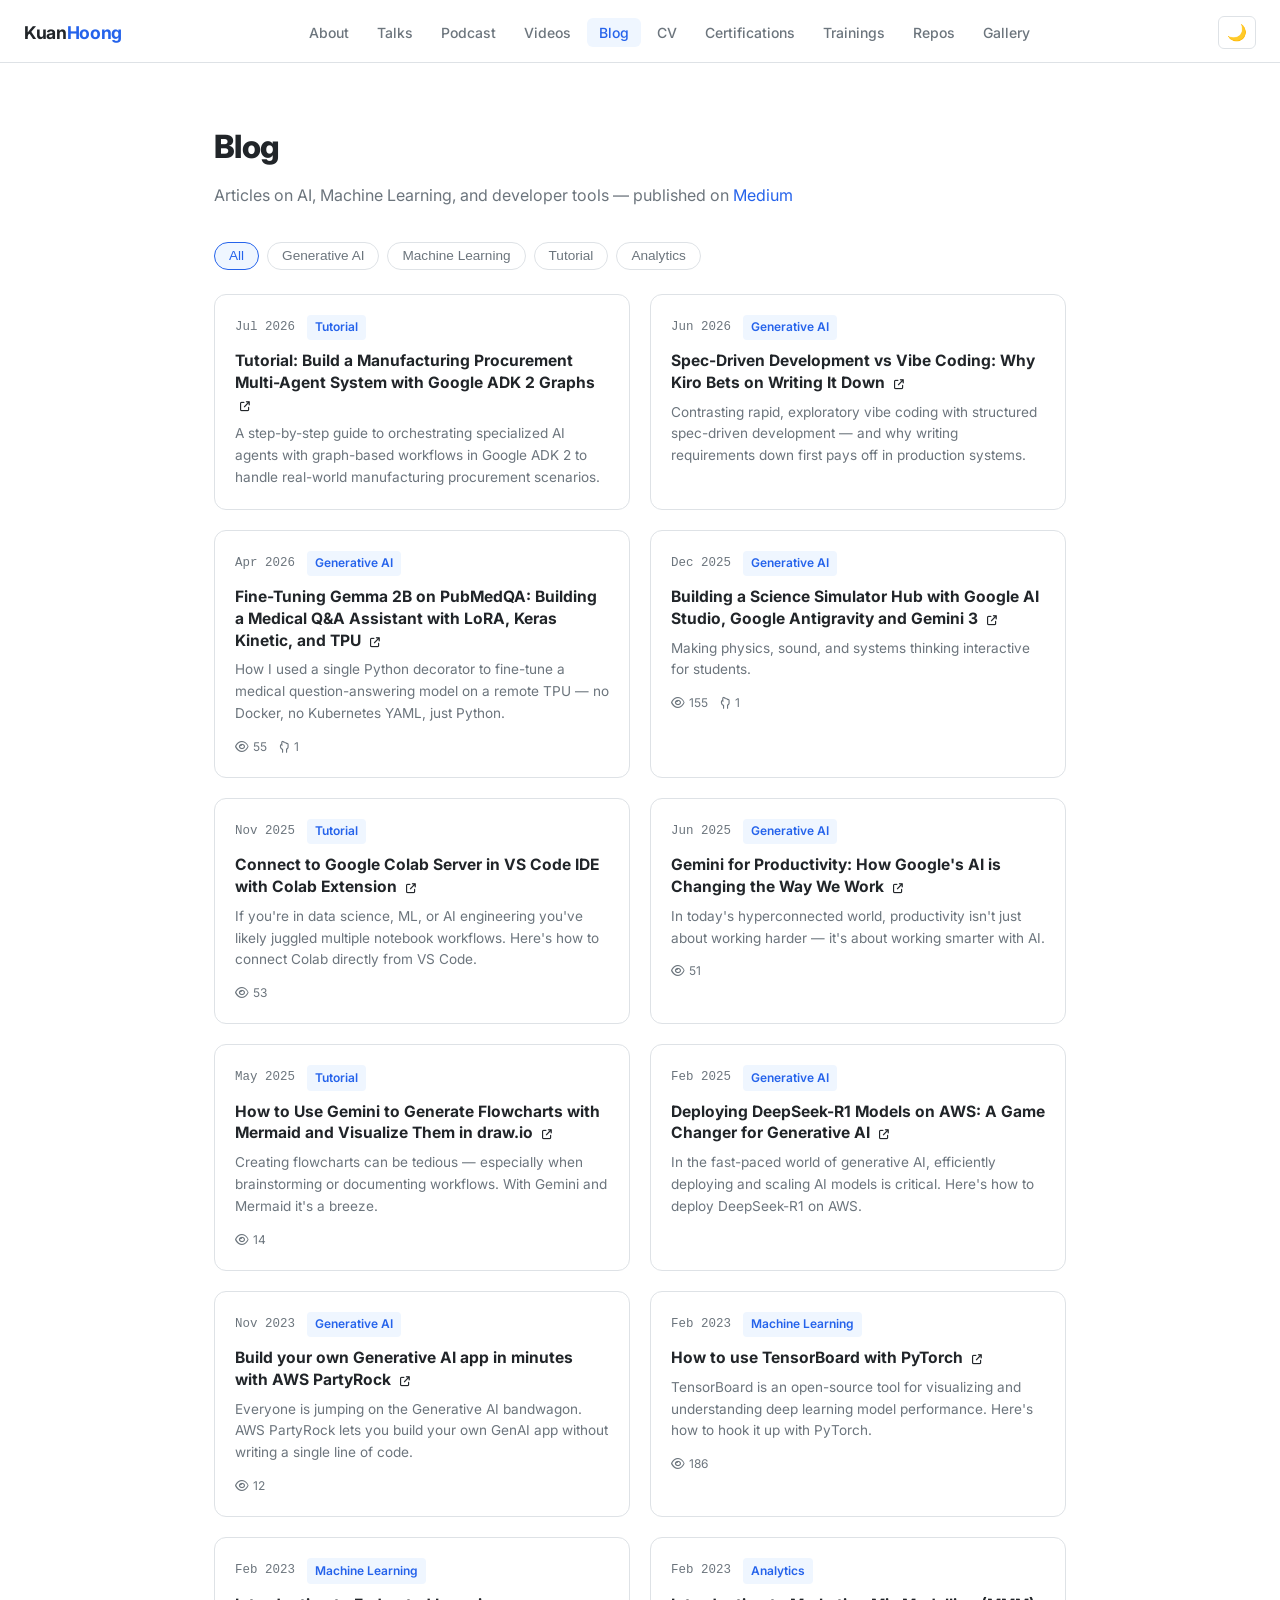
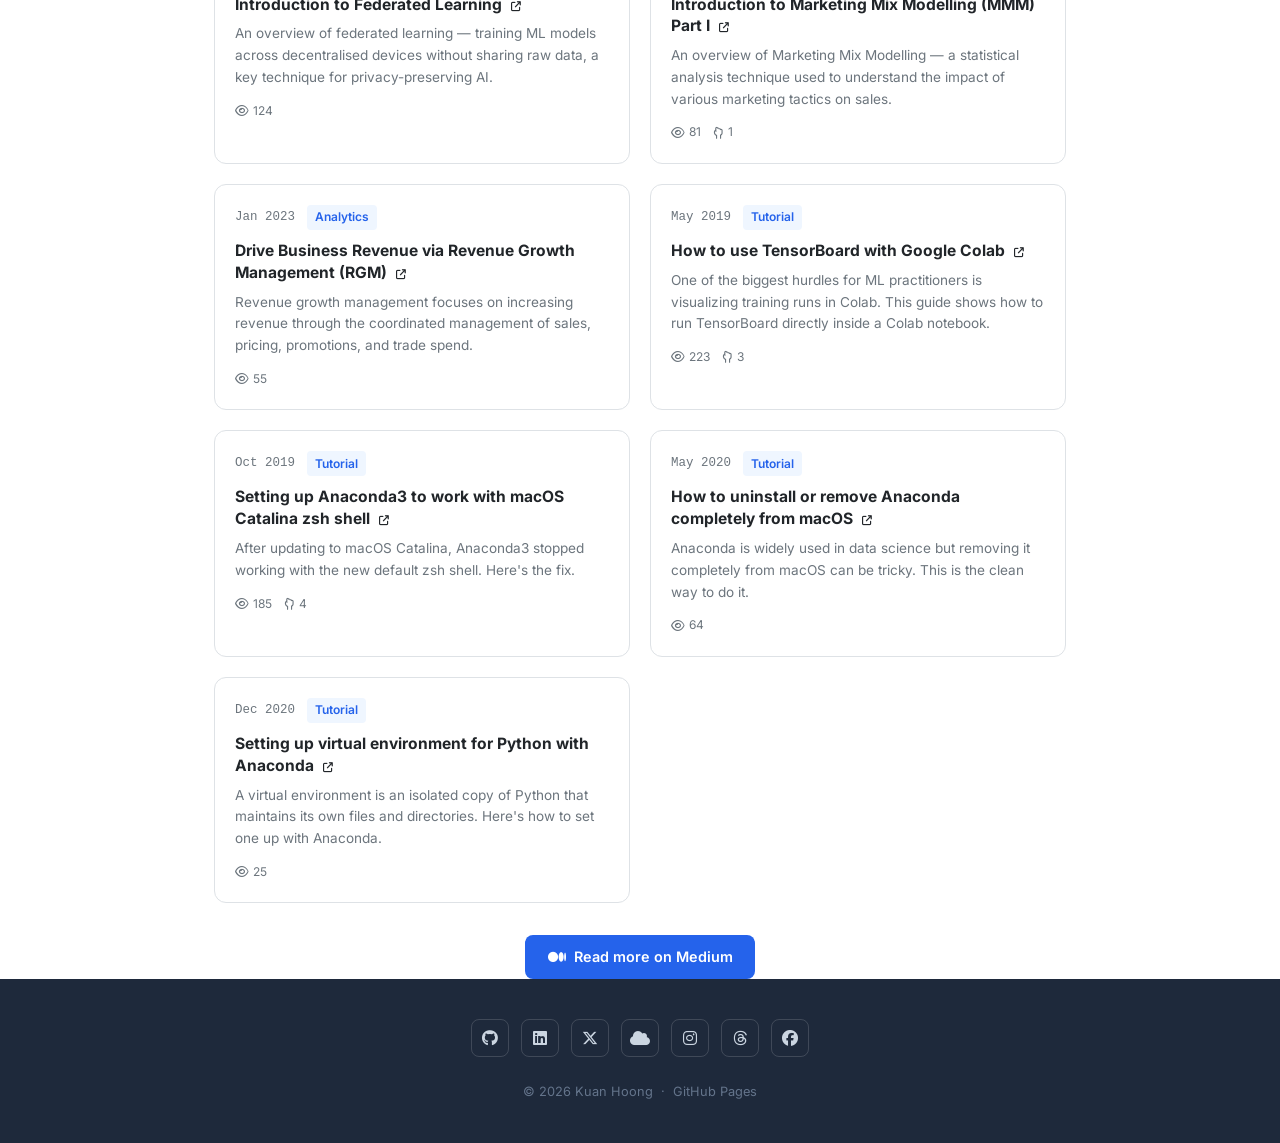
==== commit 1708ef38: "Add Kiro spec-driven development and ADK 2 Graphs tutorial blog posts Co-Authored-By: Claude Fable 5" ====
--- a/blog.html
+++ b/blog.html
@@ -5,6 +5,15 @@
   <meta name="viewport" content="width=device-width, initial-scale=1.0" />
   <title>Blog — Kuan Hoong</title>
   <meta name="description" content="Articles by Kuan Hoong on AI, Machine Learning, LLMs, and cloud technologies." />
+  <meta property="og:title" content="Blog — Kuan Hoong" />
+  <meta property="og:description" content="Articles by Kuan Hoong on AI, Machine Learning, LLMs, and cloud technologies." />
+  <meta property="og:image" content="https://github.com/kuanhoong.png" />
+  <meta property="og:url" content="https://kuanhoong.github.io/blog.html" />
+  <meta property="og:type" content="website" />
+  <meta name="twitter:card" content="summary" />
+  <meta name="twitter:title" content="Blog — Kuan Hoong" />
+  <meta name="twitter:description" content="Articles by Kuan Hoong on AI, Machine Learning, LLMs, and cloud technologies." />
+  <meta name="twitter:image" content="https://github.com/kuanhoong.png" />
   <link rel="icon" href="https://github.com/kuanhoong.png" />
   <link rel="preconnect" href="https://fonts.googleapis.com" />
   <link rel="preconnect" href="https://fonts.gstatic.com" crossorigin />
@@ -84,6 +93,36 @@
 
         <div class="blog-grid">
 
+          <!-- Manufacturing Procurement Multi-Agent System -->
+          <div class="blog-card" data-category="tutorial">
+            <div class="blog-card-body">
+              <div class="blog-card-meta">
+                <span class="blog-date">Jul 2026</span>
+                <span class="blog-category">Tutorial</span>
+              </div>
+              <h3><a href="https://kuanhoong.medium.com/tutorial-build-a-manufacturing-procurement-multi-agent-system-with-google-adk-2-graphs-260c57d0cee3" target="_blank" rel="noopener">
+                Tutorial: Build a Manufacturing Procurement Multi-Agent System with Google ADK 2 Graphs
+                <i class="fa-solid fa-arrow-up-right-from-square" style="font-size:0.65rem; margin-left:0.3rem;"></i>
+              </a></h3>
+              <p>A step-by-step guide to orchestrating specialized AI agents with graph-based workflows in Google ADK 2 to handle real-world manufacturing procurement scenarios.</p>
+            </div>
+          </div>
+
+          <!-- Spec-Driven Development vs Vibe Coding -->
+          <div class="blog-card" data-category="genai">
+            <div class="blog-card-body">
+              <div class="blog-card-meta">
+                <span class="blog-date">Jun 2026</span>
+                <span class="blog-category">Generative AI</span>
+              </div>
+              <h3><a href="https://kuanhoong.medium.com/spec-driven-development-vs-vibe-coding-why-kiro-bets-on-writing-it-down-df63b9299820" target="_blank" rel="noopener">
+                Spec-Driven Development vs Vibe Coding: Why Kiro Bets on Writing It Down
+                <i class="fa-solid fa-arrow-up-right-from-square" style="font-size:0.65rem; margin-left:0.3rem;"></i>
+              </a></h3>
+              <p>Contrasting rapid, exploratory vibe coding with structured spec-driven development — and why writing requirements down first pays off in production systems.</p>
+            </div>
+          </div>
+
           <!-- Fine-Tuning Gemma 2B -->
           <div class="blog-card" data-category="genai">
             <div class="blog-card-body">
@@ -91,7 +130,7 @@
                 <span class="blog-date">Apr 2026</span>
                 <span class="blog-category">Generative AI</span>
               </div>
-              <h3><a href="https://medium.com/@kuanhoong" target="_blank" rel="noopener">
+              <h3><a href="https://kuanhoong.medium.com/fine-tuning-gemma-2b-on-pubmedqa-building-a-medical-q-a-assistant-with-lora-keras-kinetic-and-0e6eaf566834" target="_blank" rel="noopener">
                 Fine-Tuning Gemma 2B on PubMedQA: Building a Medical Q&amp;A Assistant with LoRA, Keras Kinetic, and TPU
                 <i class="fa-solid fa-arrow-up-right-from-square" style="font-size:0.65rem; margin-left:0.3rem;"></i>
               </a></h3>
@@ -110,7 +149,7 @@
                 <span class="blog-date">Dec 2025</span>
                 <span class="blog-category">Generative AI</span>
               </div>
-              <h3><a href="https://medium.com/@kuanhoong" target="_blank" rel="noopener">
+              <h3><a href="https://kuanhoong.medium.com/building-a-science-simulator-hub-with-google-ai-studio-google-antigravity-and-gemini-3-4e5a3b43b7eb" target="_blank" rel="noopener">
                 Building a Science Simulator Hub with Google AI Studio, Google Antigravity and Gemini 3
                 <i class="fa-solid fa-arrow-up-right-from-square" style="font-size:0.65rem; margin-left:0.3rem;"></i>
               </a></h3>
@@ -129,7 +168,7 @@
                 <span class="blog-date">Nov 2025</span>
                 <span class="blog-category">Tutorial</span>
               </div>
-              <h3><a href="https://medium.com/@kuanhoong" target="_blank" rel="noopener">
+              <h3><a href="https://kuanhoong.medium.com/connect-to-google-colab-server-in-vs-code-ide-with-colab-extension-024e552442ef" target="_blank" rel="noopener">
                 Connect to Google Colab Server in VS Code IDE with Colab Extension
                 <i class="fa-solid fa-arrow-up-right-from-square" style="font-size:0.65rem; margin-left:0.3rem;"></i>
               </a></h3>
@@ -147,7 +186,7 @@
                 <span class="blog-date">Jun 2025</span>
                 <span class="blog-category">Generative AI</span>
               </div>
-              <h3><a href="https://medium.com/@kuanhoong" target="_blank" rel="noopener">
+              <h3><a href="https://kuanhoong.medium.com/gemini-for-productivity-how-googles-ai-is-changing-the-way-we-work-cef2ec573b80" target="_blank" rel="noopener">
                 Gemini for Productivity: How Google's AI is Changing the Way We Work
                 <i class="fa-solid fa-arrow-up-right-from-square" style="font-size:0.65rem; margin-left:0.3rem;"></i>
               </a></h3>
@@ -165,7 +204,7 @@
                 <span class="blog-date">May 2025</span>
                 <span class="blog-category">Tutorial</span>
               </div>
-              <h3><a href="https://medium.com/@kuanhoong" target="_blank" rel="noopener">
+              <h3><a href="https://kuanhoong.medium.com/how-to-use-gemini-to-generate-flowcharts-with-mermaid-and-visualize-them-in-draw-io-79b9b662510d" target="_blank" rel="noopener">
                 How to Use Gemini to Generate Flowcharts with Mermaid and Visualize Them in draw.io
                 <i class="fa-solid fa-arrow-up-right-from-square" style="font-size:0.65rem; margin-left:0.3rem;"></i>
               </a></h3>
@@ -183,7 +222,7 @@
                 <span class="blog-date">Feb 2025</span>
                 <span class="blog-category">Generative AI</span>
               </div>
-              <h3><a href="https://medium.com/@kuanhoong" target="_blank" rel="noopener">
+              <h3><a href="https://kuanhoong.medium.com/deploying-deepseek-r1-models-on-aws-a-game-changer-for-generative-ai-8583508d43e3" target="_blank" rel="noopener">
                 Deploying DeepSeek-R1 Models on AWS: A Game Changer for Generative AI
                 <i class="fa-solid fa-arrow-up-right-from-square" style="font-size:0.65rem; margin-left:0.3rem;"></i>
               </a></h3>
@@ -198,7 +237,7 @@
                 <span class="blog-date">Nov 2023</span>
                 <span class="blog-category">Generative AI</span>
               </div>
-              <h3><a href="https://medium.com/@kuanhoong" target="_blank" rel="noopener">
+              <h3><a href="https://kuanhoong.medium.com/build-your-own-generative-ai-app-in-minutes-with-aws-partyrock-f2440b4db994" target="_blank" rel="noopener">
                 Build your own Generative AI app in minutes with AWS PartyRock
                 <i class="fa-solid fa-arrow-up-right-from-square" style="font-size:0.65rem; margin-left:0.3rem;"></i>
               </a></h3>
@@ -216,7 +255,7 @@
                 <span class="blog-date">Feb 2023</span>
                 <span class="blog-category">Machine Learning</span>
               </div>
-              <h3><a href="https://medium.com/@kuanhoong" target="_blank" rel="noopener">
+              <h3><a href="https://kuanhoong.medium.com/how-to-use-tensorboard-with-pytorch-e2b84aa55e67" target="_blank" rel="noopener">
                 How to use TensorBoard with PyTorch
                 <i class="fa-solid fa-arrow-up-right-from-square" style="font-size:0.65rem; margin-left:0.3rem;"></i>
               </a></h3>
@@ -234,7 +273,7 @@
                 <span class="blog-date">Feb 2023</span>
                 <span class="blog-category">Machine Learning</span>
               </div>
-              <h3><a href="https://medium.com/@kuanhoong" target="_blank" rel="noopener">
+              <h3><a href="https://kuanhoong.medium.com/introduction-to-federated-learning-cd4cf6e9a0b9" target="_blank" rel="noopener">
                 Introduction to Federated Learning
                 <i class="fa-solid fa-arrow-up-right-from-square" style="font-size:0.65rem; margin-left:0.3rem;"></i>
               </a></h3>
@@ -252,7 +291,7 @@
                 <span class="blog-date">Feb 2023</span>
                 <span class="blog-category">Analytics</span>
               </div>
-              <h3><a href="https://medium.com/@kuanhoong" target="_blank" rel="noopener">
+              <h3><a href="https://kuanhoong.medium.com/introduction-to-marketing-mix-modelling-mmm-part-i-f133fa71f13b" target="_blank" rel="noopener">
                 Introduction to Marketing Mix Modelling (MMM) Part I
                 <i class="fa-solid fa-arrow-up-right-from-square" style="font-size:0.65rem; margin-left:0.3rem;"></i>
               </a></h3>
--- a/assets/css/style.css
+++ b/assets/css/style.css
@@ -257,6 +257,15 @@
 .talk-content .talk-event { font-size: 0.85rem; color: var(--text-muted); margin-bottom: 0.5rem; }
 .talk-content .talk-meta { display: flex; gap: 0.5rem; flex-wrap: wrap; align-items: center; }
 .talk-content .talk-location { font-size: 0.8rem; color: var(--text-muted); display: flex; align-items: center; gap: 0.3rem; }
+.talk-image {
+  display: block;
+  width: min(100%, 520px);
+  aspect-ratio: 16 / 9;
+  object-fit: cover;
+  border-radius: 8px;
+  margin-top: 0.85rem;
+  border: 1px solid var(--border-color);
+}
 .talk-links { display: flex; gap: 0.5rem; }
 .talk-link {
   font-size: 0.78rem; padding: 0.25rem 0.6rem; border-radius: 5px;
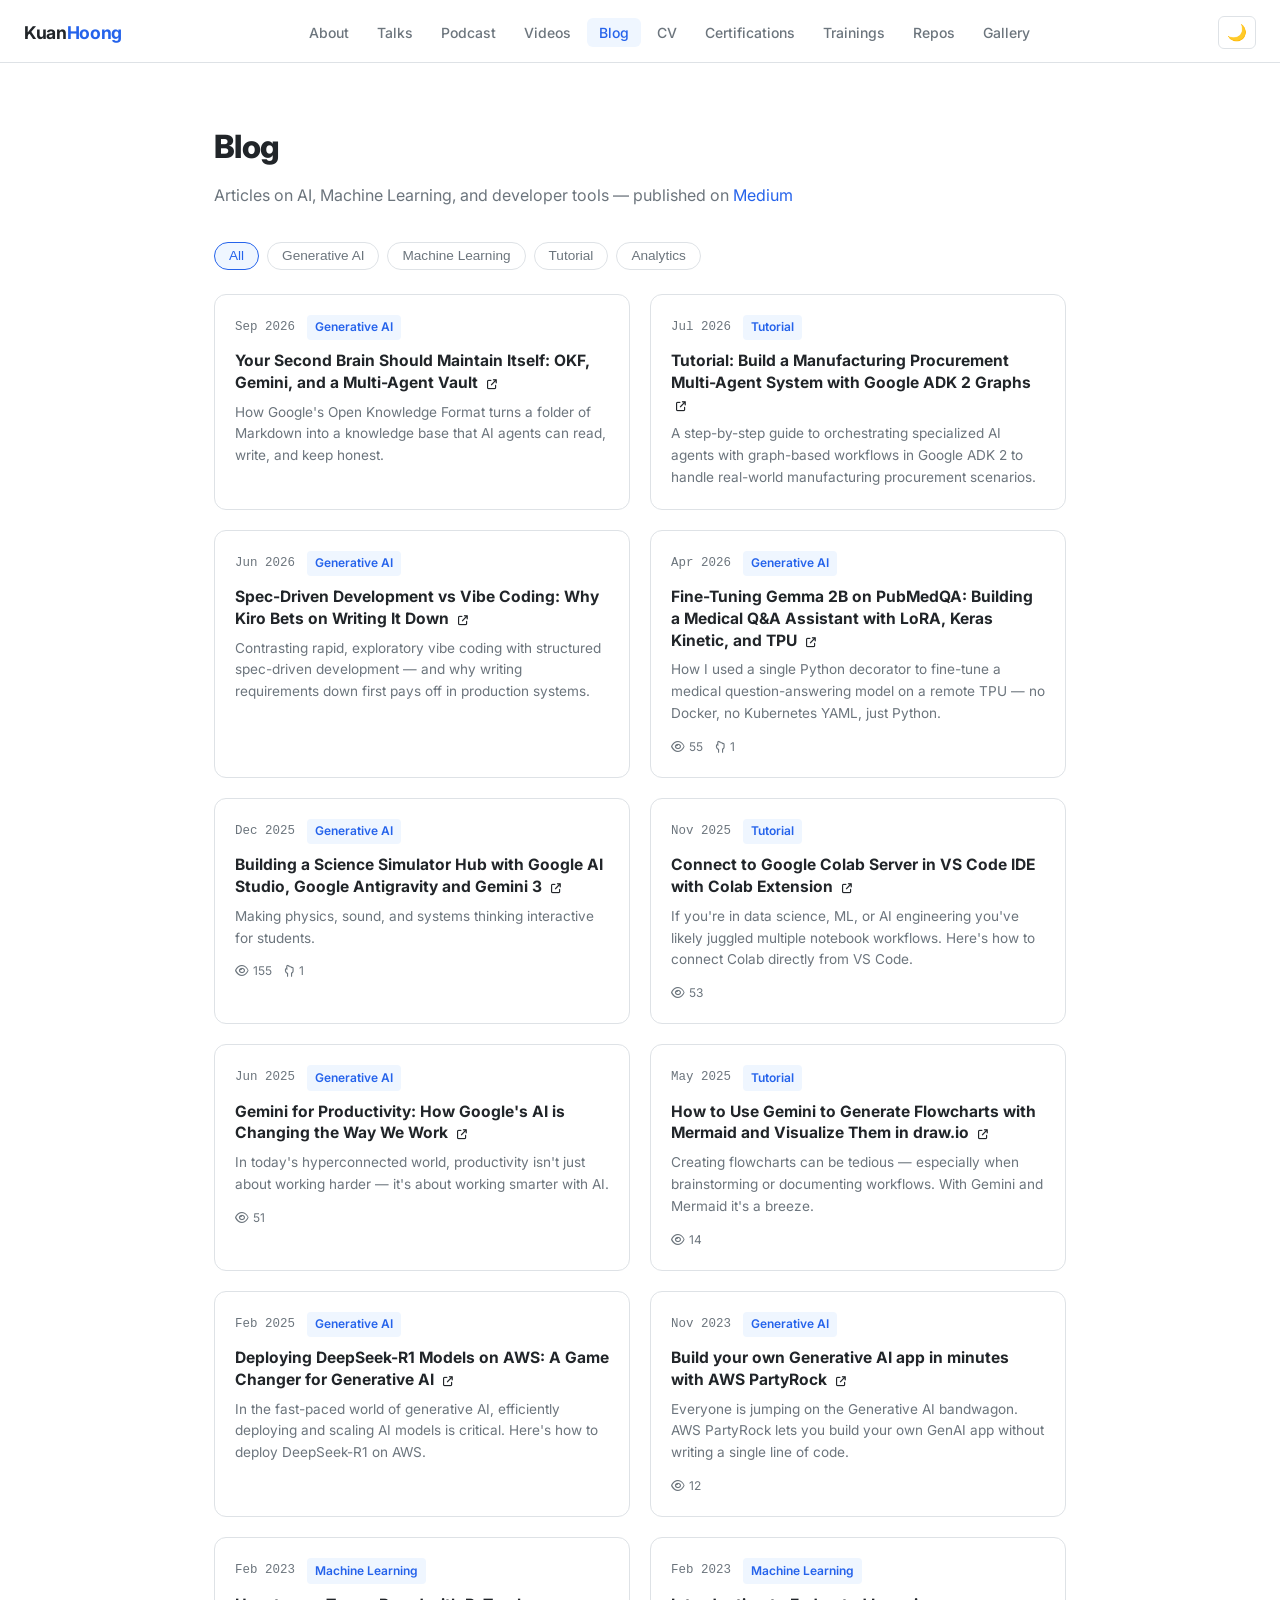
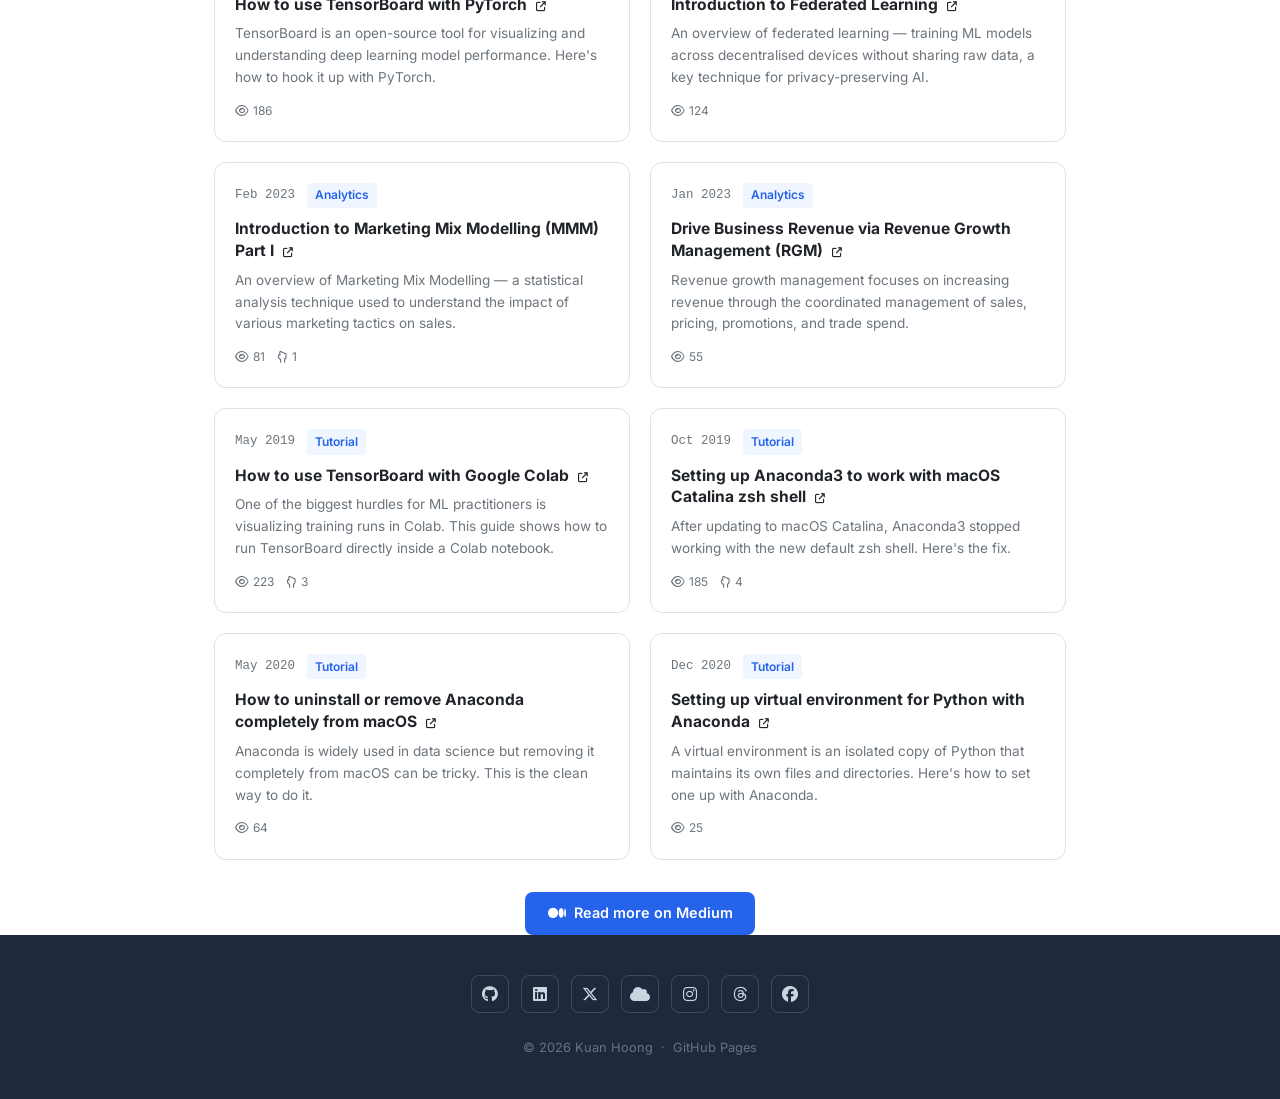
==== commit 04157ada: "Sync talks, writing and trainings from kuanhoong.com - Talks: add 6 talks (Jul to Nov 2026), with ph" ====
--- a/blog.html
+++ b/blog.html
@@ -93,6 +93,21 @@
 
         <div class="blog-grid">
 
+          <!-- Your Second Brain Should Maintain Itself: OKF, Gemini, and a -->
+          <div class="blog-card" data-category="genai">
+            <div class="blog-card-body">
+              <div class="blog-card-meta">
+                <span class="blog-date">Sep 2026</span>
+                <span class="blog-category">Generative AI</span>
+              </div>
+              <h3><a href="https://medium.com/@kuanhoong/your-second-brain-should-maintain-itself-okf-gemini-and-a-multi-agent-vault-bec5563afaf1" target="_blank" rel="noopener">
+                Your Second Brain Should Maintain Itself: OKF, Gemini, and a Multi-Agent Vault
+                <i class="fa-solid fa-arrow-up-right-from-square" style="font-size:0.65rem; margin-left:0.3rem;"></i>
+              </a></h3>
+              <p>How Google&#x27;s Open Knowledge Format turns a folder of Markdown into a knowledge base that AI agents can read, write, and keep honest.</p>
+            </div>
+          </div>
+
           <!-- Manufacturing Procurement Multi-Agent System -->
           <div class="blog-card" data-category="tutorial">
             <div class="blog-card-body">
@@ -328,7 +343,7 @@
                 <span class="blog-date">May 2019</span>
                 <span class="blog-category">Tutorial</span>
               </div>
-              <h3><a href="https://medium.com/@kuanhoong" target="_blank" rel="noopener">
+              <h3><a href="https://kuanhoong.medium.com/how-to-use-tensorboard-with-google-colab-43f7cf061fe4" target="_blank" rel="noopener">
                 How to use TensorBoard with Google Colab
                 <i class="fa-solid fa-arrow-up-right-from-square" style="font-size:0.65rem; margin-left:0.3rem;"></i>
               </a></h3>
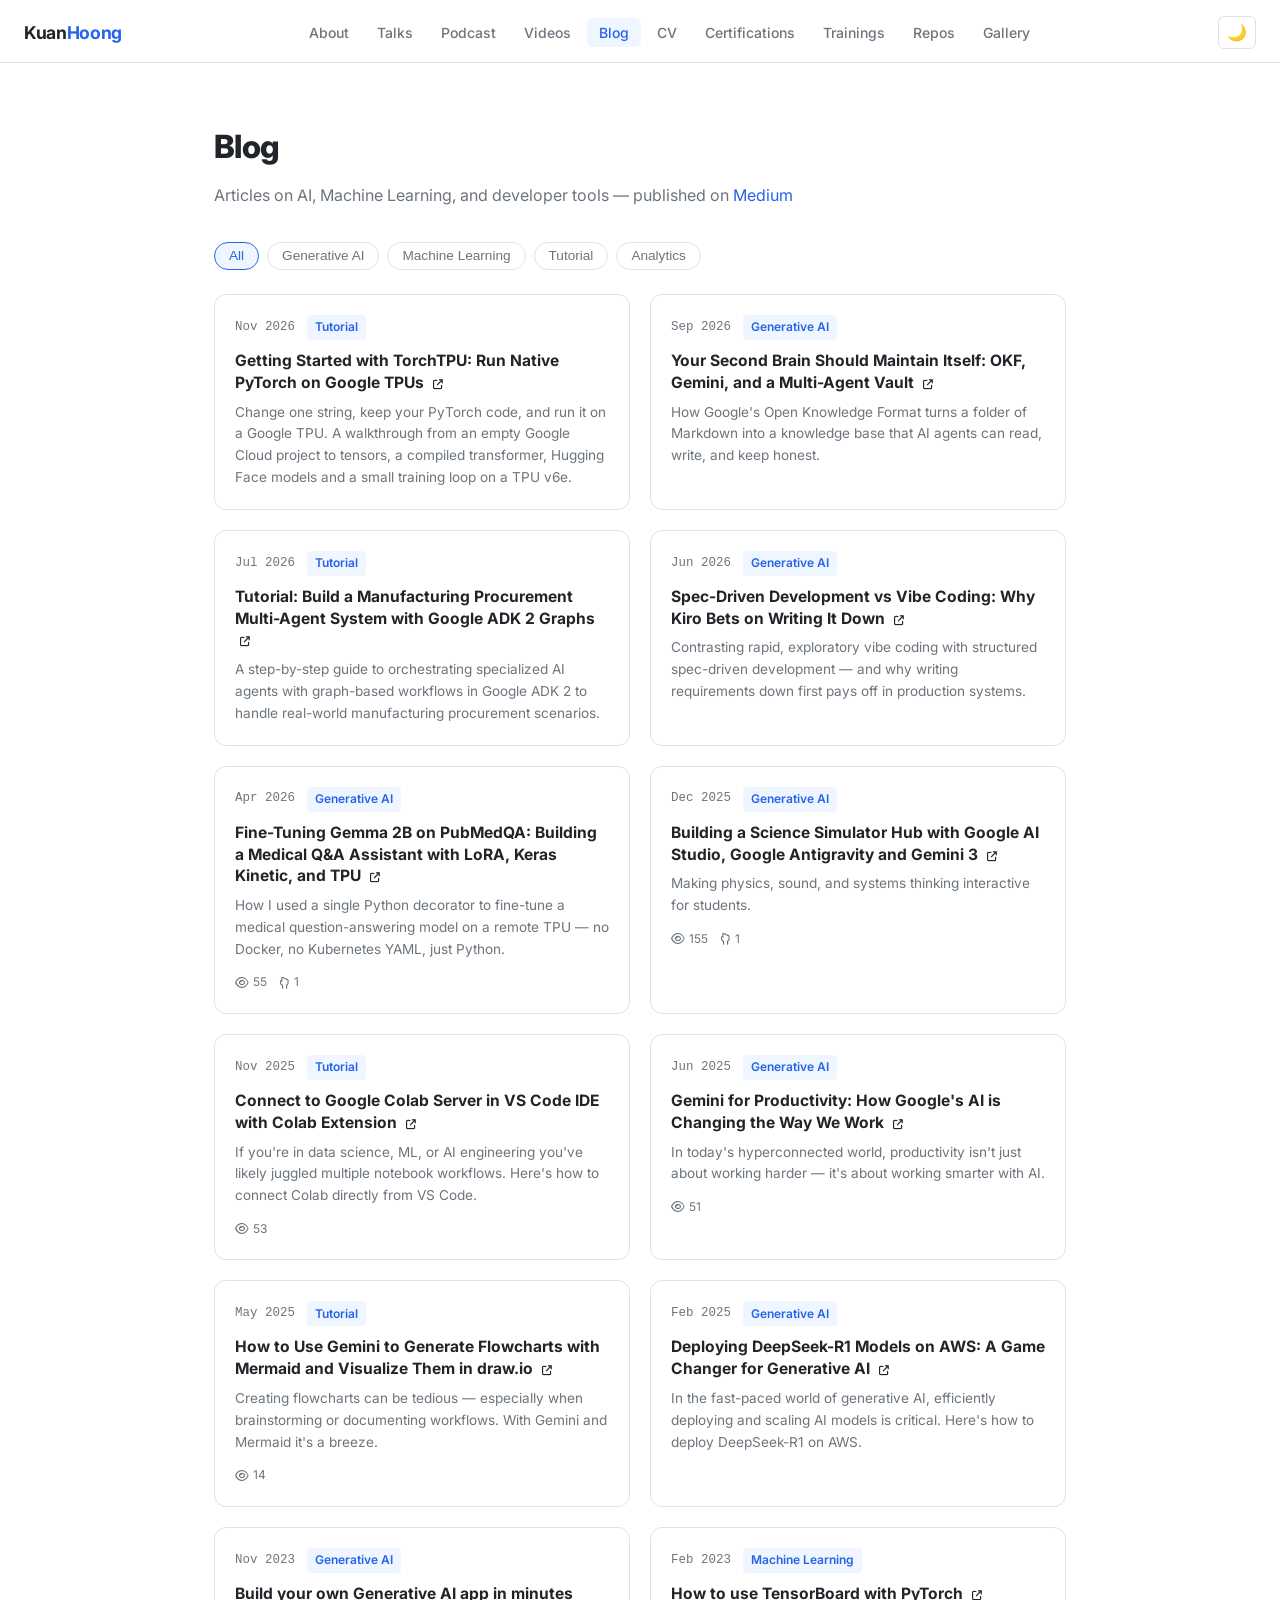
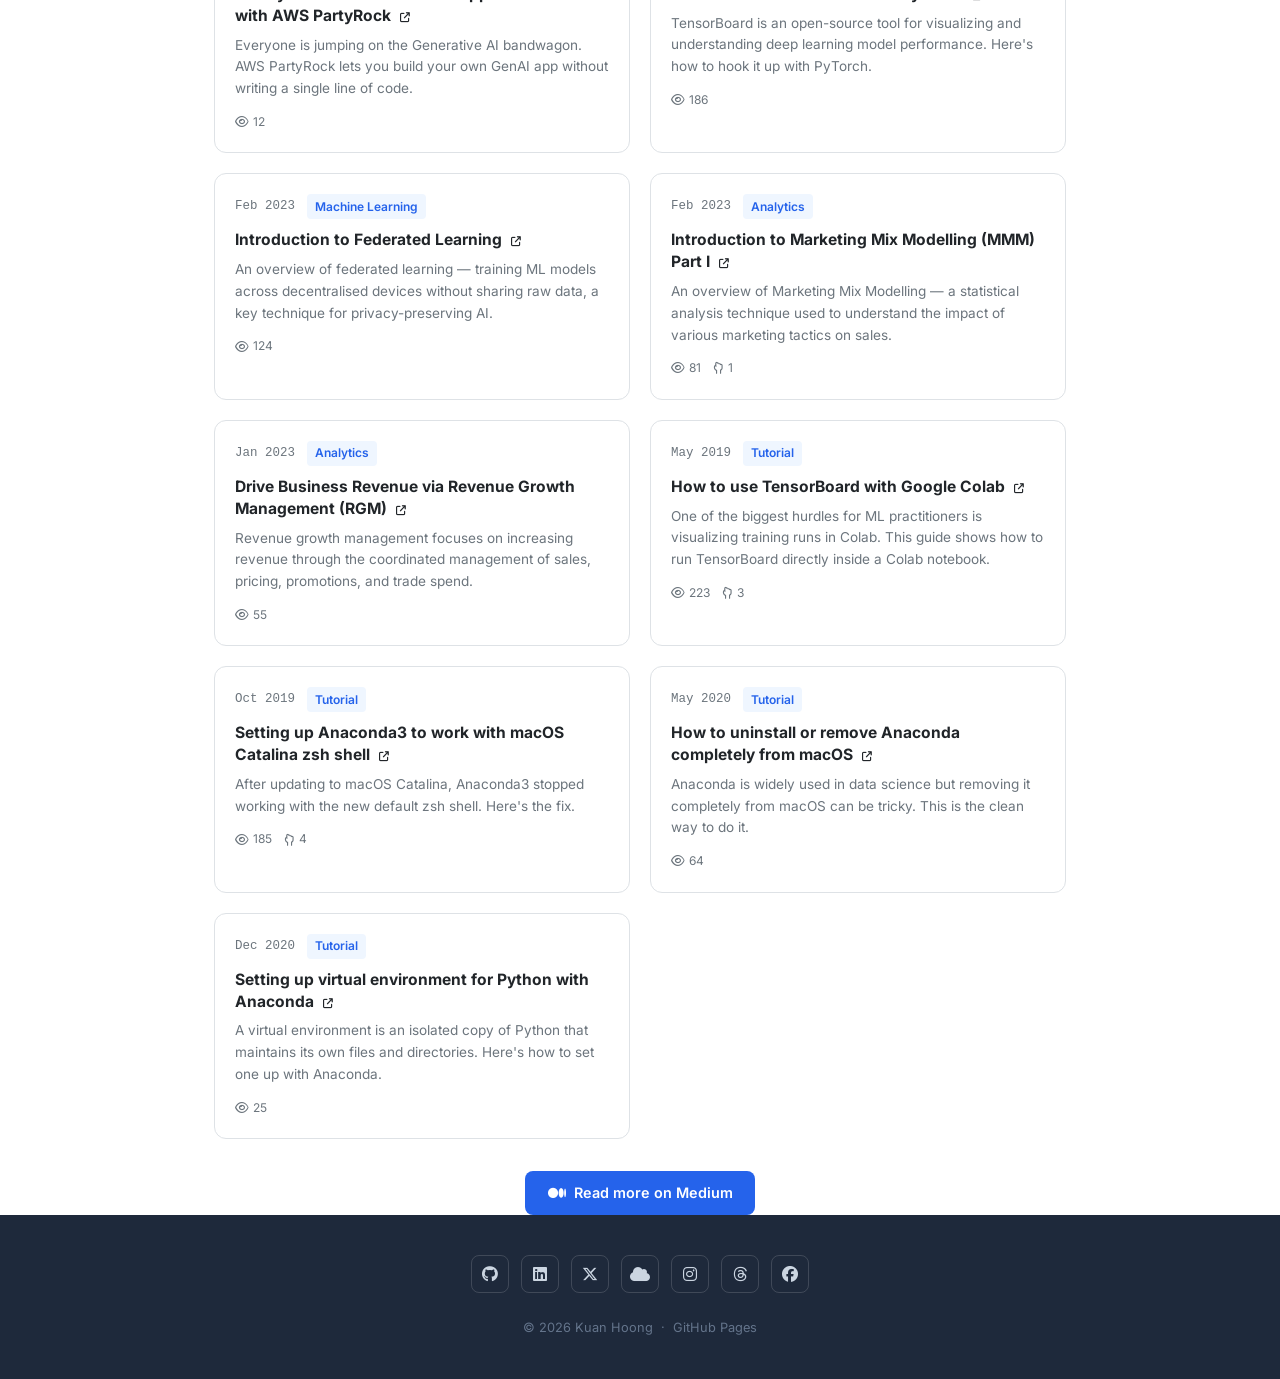
==== commit de493227: "Sync new blog post from kuanhoong.com - Blog: Getting Started with TorchTPU: Run Native PyTorch on G" ====
--- a/blog.html
+++ b/blog.html
@@ -93,6 +93,21 @@
 
         <div class="blog-grid">
 
+          <!-- Getting Started with TorchTPU: Run Native PyTorch on Google  -->
+          <div class="blog-card" data-category="tutorial">
+            <div class="blog-card-body">
+              <div class="blog-card-meta">
+                <span class="blog-date">Nov 2026</span>
+                <span class="blog-category">Tutorial</span>
+              </div>
+              <h3><a href="https://medium.com/@kuanhoong/getting-started-with-torchtpu-run-native-pytorch-on-google-tpus-63bd823bdb8f" target="_blank" rel="noopener">
+                Getting Started with TorchTPU: Run Native PyTorch on Google TPUs
+                <i class="fa-solid fa-arrow-up-right-from-square" style="font-size:0.65rem; margin-left:0.3rem;"></i>
+              </a></h3>
+              <p>Change one string, keep your PyTorch code, and run it on a Google TPU. A walkthrough from an empty Google Cloud project to tensors, a compiled transformer, Hugging Face models and a small training loop on a TPU v6e.</p>
+            </div>
+          </div>
+
           <!-- Your Second Brain Should Maintain Itself: OKF, Gemini, and a -->
           <div class="blog-card" data-category="genai">
             <div class="blog-card-body">
